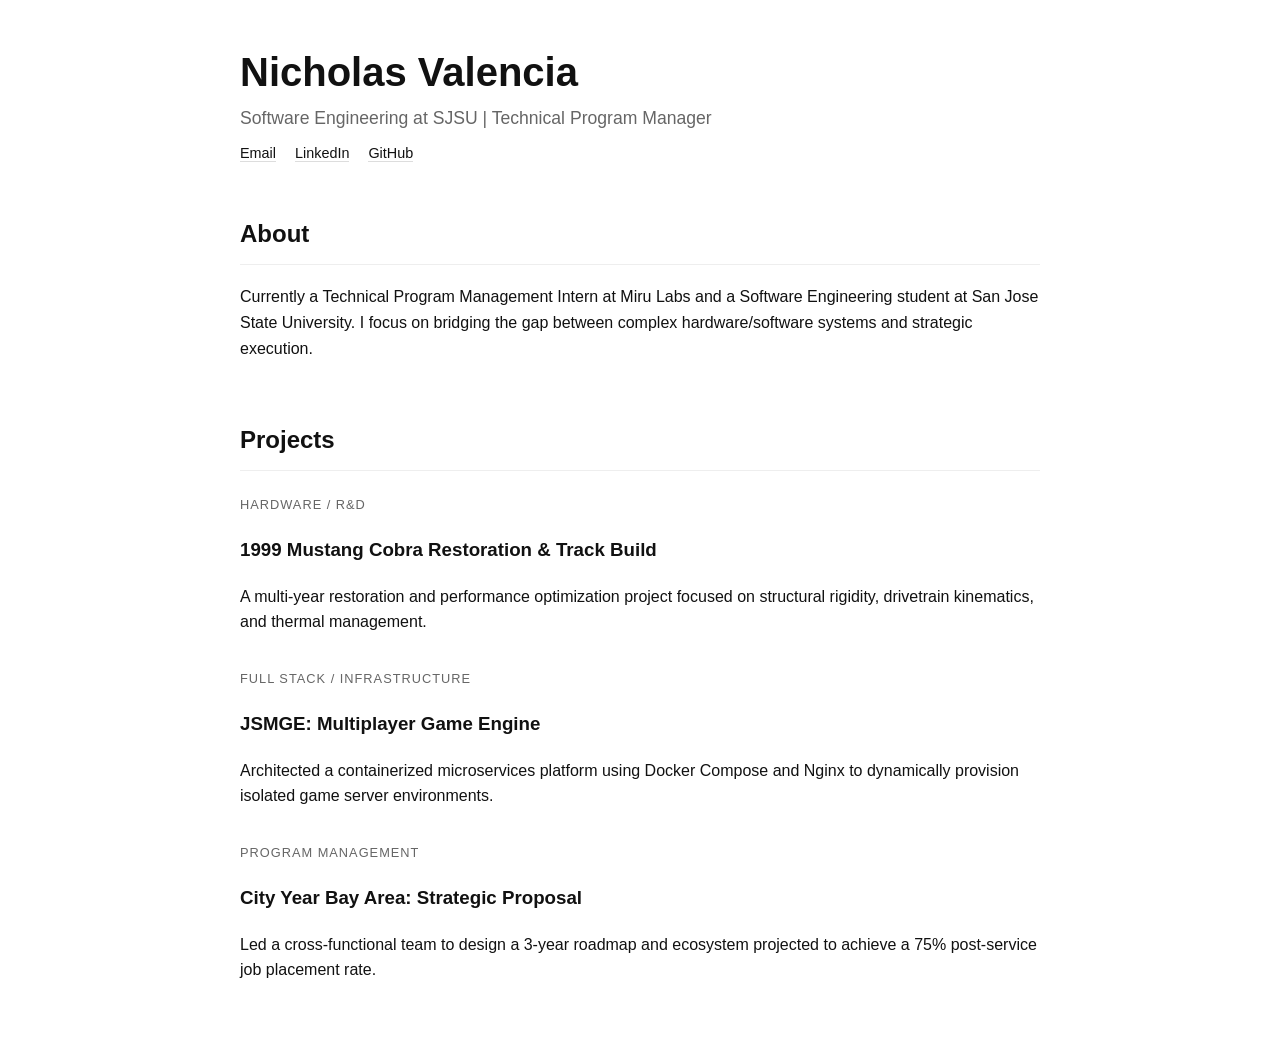
==== index.html @ 2c0dd55a "New images added as well as pages fleshed out" ====
<!DOCTYPE html>
<html lang="en">
<head>
    <meta charset="UTF-8">
    <meta name="viewport" content="width=device-width, initial-scale=1.0">
    <title>Nicholas Valencia | Technical Program Manager</title>
    <style>
        :root { --bg: #ffffff; --text: #111; --gray: #666; }
        body { font-family: -apple-system, BlinkMacSystemFont, "Segoe UI", Helvetica, Arial, sans-serif; line-height: 1.6; color: var(--text); max-width: 800px; margin: 40px auto; padding: 0 20px; }
        header { margin-bottom: 50px; }
        h1 { font-size: 2.5rem; margin-bottom: 0; }
        .sub { color: var(--gray); font-size: 1.1rem; }
        .contact { margin-top: 10px; font-size: 0.9rem; }
        .contact a { color: var(--text); margin-right: 15px; text-decoration: none; border-bottom: 1px solid #ddd; }
        section { margin-bottom: 60px; }
        h2 { font-size: 1.5rem; border-bottom: 1px solid #eee; padding-bottom: 10px; }
        .project-card { margin-bottom: 30px; }
        .project-card h3 a { color: var(--text); text-decoration: none; }
        .project-card h3 a:hover { text-decoration: underline; }
        .project-tag { font-size: 0.8rem; color: var(--gray); text-transform: uppercase; letter-spacing: 1px; }
        p { margin: 10px 0; }
    </style>
</head>
<body>
    <header>
        <h1>Nicholas Valencia</h1>
        <div class="sub">Software Engineering at SJSU | Technical Program Manager</div>
        <div class="contact">
            <a href="mailto:NickDValen@gmail.com">Email</a>
            <a href="https://linkedin.com/in/nickdvalen">LinkedIn</a>
            <a href="https://github.com/GreenXDShadow">GitHub</a>
        </div>
    </header>

    <section id="about">
        <h2>About</h2>
        <p>Currently a Technical Program Management Intern at Miru Labs and a Software Engineering student at San Jose State University. I focus on bridging the gap between complex hardware/software systems and strategic execution.</p>
    </section>

    <section id="projects">
        <h2>Projects</h2>
        
        <div class="project-card">
            <span class="project-tag">Hardware / R&D</span>
            <h3><a href="cobra.html">1999 Mustang Cobra Restoration & Track Build</a></h3>
            <p>A multi-year restoration and performance optimization project focused on structural rigidity, drivetrain kinematics, and thermal management.</p>
        </div>

        <div class="project-card">
            <span class="project-tag">Full Stack / Infrastructure</span>
            <h3><a href="https://github.com/venajustin/jsmge">JSMGE: Multiplayer Game Engine</a></h3>
            <p>Architected a containerized microservices platform using Docker Compose and Nginx to dynamically provision isolated game server environments.</p>
        </div>

        <div class="project-card">
            <span class="project-tag">Program Management</span>
            <h3><a href="#">City Year Bay Area: Strategic Proposal</a></h3>
            <p>Led a cross-functional team to design a 3-year roadmap and ecosystem projected to achieve a 75% post-service job placement rate.</p>
        </div>
    </section>
</body>
</html>
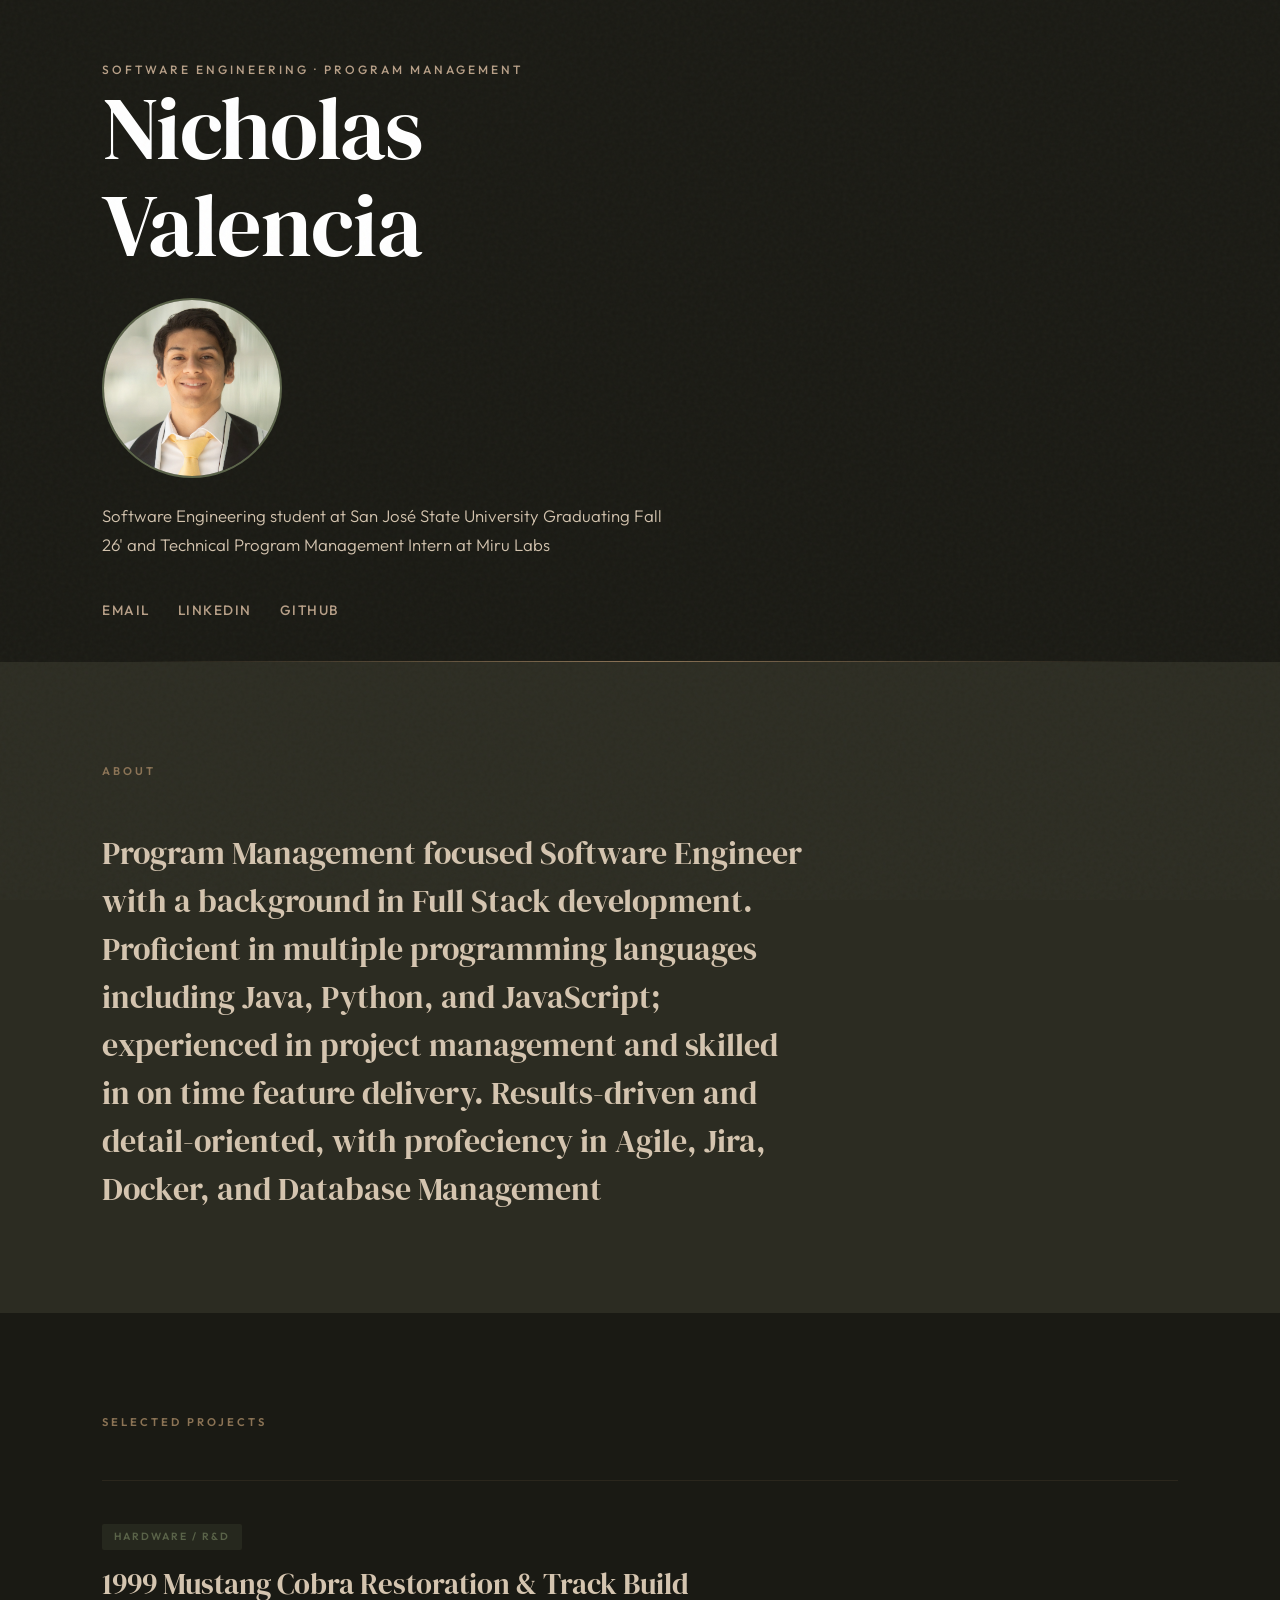
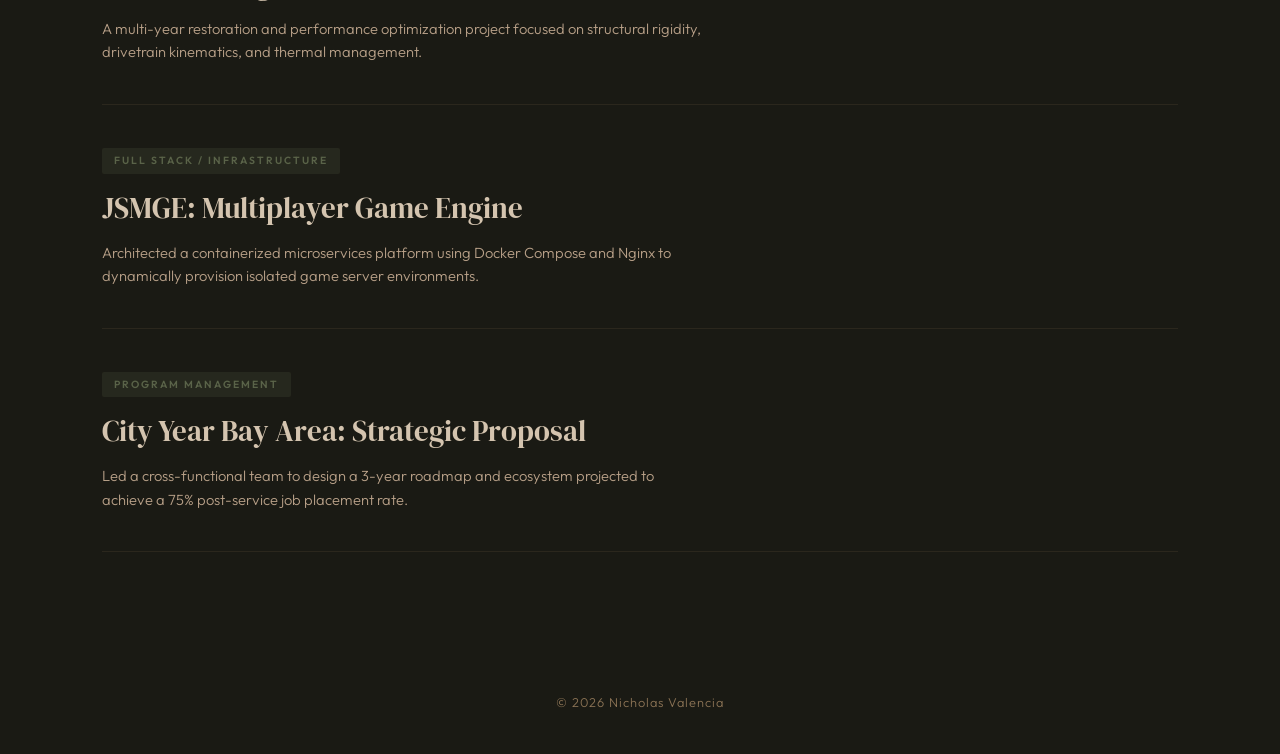
==== commit b387691e: "Added pages and images" ====
--- a/index.html
+++ b/index.html
@@ -4,59 +4,67 @@
     <meta charset="UTF-8">
     <meta name="viewport" content="width=device-width, initial-scale=1.0">
     <title>Nicholas Valencia | Technical Program Manager</title>
-    <style>
-        :root { --bg: #ffffff; --text: #111; --gray: #666; }
-        body { font-family: -apple-system, BlinkMacSystemFont, "Segoe UI", Helvetica, Arial, sans-serif; line-height: 1.6; color: var(--text); max-width: 800px; margin: 40px auto; padding: 0 20px; }
-        header { margin-bottom: 50px; }
-        h1 { font-size: 2.5rem; margin-bottom: 0; }
-        .sub { color: var(--gray); font-size: 1.1rem; }
-        .contact { margin-top: 10px; font-size: 0.9rem; }
-        .contact a { color: var(--text); margin-right: 15px; text-decoration: none; border-bottom: 1px solid #ddd; }
-        section { margin-bottom: 60px; }
-        h2 { font-size: 1.5rem; border-bottom: 1px solid #eee; padding-bottom: 10px; }
-        .project-card { margin-bottom: 30px; }
-        .project-card h3 a { color: var(--text); text-decoration: none; }
-        .project-card h3 a:hover { text-decoration: underline; }
-        .project-tag { font-size: 0.8rem; color: var(--gray); text-transform: uppercase; letter-spacing: 1px; }
-        p { margin: 10px 0; }
-    </style>
+    <link rel="preconnect" href="https://fonts.googleapis.com">
+    <link rel="preconnect" href="https://fonts.gstatic.com" crossorigin>
+    <link href="https://fonts.googleapis.com/css2?family=DM+Serif+Display&family=Outfit:wght@300;400;500;600&display=swap" rel="stylesheet">
+    <link rel="stylesheet" href="css/style.css">
 </head>
 <body>
-    <header>
-        <h1>Nicholas Valencia</h1>
-        <div class="sub">Software Engineering at SJSU | Technical Program Manager</div>
-        <div class="contact">
+
+    <section class="hero">
+        <div class="hero-label">Software Engineering · Program Management</div>
+        <h1>Nicholas<br>Valencia</h1>
+        <div class="profile-container">
+            <img src="\images\Nick Valencia Headshot.JPG" alt="Nicholas Valencia" class="headshot">
+        </div>
+        <p class="hero-desc">Software Engineering student at San José State University Graduating Fall 26' and Technical Program Management Intern at Miru Labs</p>
+        <div class="contact-links">
             <a href="mailto:NickDValen@gmail.com">Email</a>
-            <a href="https://linkedin.com/in/nickdvalen">LinkedIn</a>
-            <a href="https://github.com/GreenXDShadow">GitHub</a>
+            <a href="https://linkedin.com/in/nickdvalen" target="_blank">LinkedIn</a>
+            <a href="https://github.com/GreenXDShadow" target="_blank">GitHub</a>
         </div>
-    </header>
-
-    <section id="about">
-        <h2>About</h2>
-        <p>Currently a Technical Program Management Intern at Miru Labs and a Software Engineering student at San Jose State University. I focus on bridging the gap between complex hardware/software systems and strategic execution.</p>
+    
     </section>
 
-    <section id="projects">
-        <h2>Projects</h2>
-        
-        <div class="project-card">
-            <span class="project-tag">Hardware / R&D</span>
-            <h3><a href="cobra.html">1999 Mustang Cobra Restoration & Track Build</a></h3>
-            <p>A multi-year restoration and performance optimization project focused on structural rigidity, drivetrain kinematics, and thermal management.</p>
-        </div>
+    <section class="section about-section">
+        <div class="section-label reveal">About</div>
+        <p class="about-text reveal">Program Management focused Software Engineer with a background in Full Stack development. Proficient in multiple programming languages including Java, Python, and JavaScript; experienced in project management and skilled in on time feature delivery. Results-driven and detail-oriented, with profeciency in Agile, Jira, Docker, and Database Management</p>
+    </section>
 
-        <div class="project-card">
-            <span class="project-tag">Full Stack / Infrastructure</span>
-            <h3><a href="https://github.com/venajustin/jsmge">JSMGE: Multiplayer Game Engine</a></h3>
-            <p>Architected a containerized microservices platform using Docker Compose and Nginx to dynamically provision isolated game server environments.</p>
-        </div>
-
-        <div class="project-card">
-            <span class="project-tag">Program Management</span>
-            <h3><a href="#">City Year Bay Area: Strategic Proposal</a></h3>
-            <p>Led a cross-functional team to design a 3-year roadmap and ecosystem projected to achieve a 75% post-service job placement rate.</p>
+    <section class="section">
+        <div class="section-label reveal">Selected Projects</div>
+        <div class="projects-grid">
+            <a href="cobra.html" class="project-item reveal">
+                <div>
+                    <div class="project-tag">Hardware / R&D</div>
+                    <div class="project-title">1999 Mustang Cobra Restoration & Track Build</div>
+                    <div class="project-desc">A multi-year restoration and performance optimization project focused on structural rigidity, drivetrain kinematics, and thermal management.</div>
+                </div>
+                <div class="project-arrow">→</div>
+            </a>
+            <a href="https://github.com/venajustin/jsmge" class="project-item reveal" target="_blank">
+                <div>
+                    <div class="project-tag">Full Stack / Infrastructure</div>
+                    <div class="project-title">JSMGE: Multiplayer Game Engine</div>
+                    <div class="project-desc">Architected a containerized microservices platform using Docker Compose and Nginx to dynamically provision isolated game server environments.</div>
+                </div>
+                <div class="project-arrow">→</div>
+            </a>
+            <a href="https://www.linkedin.com/feed/update/urn:li:activity:7404233388297281536/" class="project-item reveal">
+                <div>
+                    <div class="project-tag">Program Management</div>
+                    <div class="project-title">City Year Bay Area: Strategic Proposal</div>
+                    <div class="project-desc">Led a cross-functional team to design a 3-year roadmap and ecosystem projected to achieve a 75% post-service job placement rate.</div>
+                </div>
+                <div class="project-arrow">→</div>
+            </a>
         </div>
     </section>
+
+    <footer class="footer">
+        © 2026 Nicholas Valencia
+    </footer>
+
+    <script src="js/main.js"></script>
 </body>
 </html>
--- a/css/style.css
+++ b/css/style.css
@@ -0,0 +1,500 @@
+/* ==========================================
+   SHARED STYLES
+   ========================================== */
+
+*, *::before, *::after { margin: 0; padding: 0; box-sizing: border-box; }
+
+:root {
+    --earth-dark: #1a1a14;
+    --earth-deep: #2c2c22;
+    --earth-olive: #3d3f2e;
+    --earth-sage: #5a6349;
+    --earth-warm: #8b7355;
+    --earth-sand: #b8a088;
+    --earth-light: #d4c4af;
+    --white: #f5f0eb;
+    --white-pure: #ffffff;
+    --accent: #a68b6b;
+}
+
+html { scroll-behavior: smooth; }
+
+body {
+    font-family: 'Outfit', sans-serif;
+    font-weight: 300;
+    background: var(--earth-dark);
+    color: var(--white);
+    line-height: 1.7;
+    overflow-x: hidden;
+}
+
+/* Grain overlay */
+body::before {
+    content: '';
+    position: fixed;
+    top: 0; left: 0; right: 0; bottom: 0;
+    background-image: url("data:image/svg+xml,%3Csvg viewBox='0 0 256 256' xmlns='http://www.w3.org/2000/svg'%3E%3Cfilter id='noise'%3E%3CfeTurbulence type='fractalNoise' baseFrequency='0.9' numOctaves='4' stitchTiles='stitch'/%3E%3C/filter%3E%3Crect width='100%25' height='100%25' filter='url(%23noise)' opacity='0.03'/%3E%3C/svg%3E");
+    pointer-events: none;
+    z-index: 999;
+}
+
+/* Scroll animations */
+.reveal {
+    opacity: 0;
+    transform: translateY(30px);
+    transition: opacity 0.7s ease, transform 0.7s ease;
+}
+
+.reveal.visible {
+    opacity: 1;
+    transform: translateY(0);
+}
+
+@keyframes fadeUp {
+    to { opacity: 1; transform: translateY(0); }
+}
+
+/* Footer */
+.footer {
+    padding: 40px clamp(30px, 8vw, 120px);
+    text-align: center;
+    font-size: 0.8rem;
+    color: var(--earth-warm);
+    letter-spacing: 1px;
+}
+
+
+
+/* ==========================================
+   INDEX PAGE — HERO
+   ========================================== */
+
+.hero {
+    min-height: 100vh;
+    display: flex;
+    flex-direction: column;
+    justify-content: center;
+    padding: 60px clamp(30px, 8vw, 120px) 40px;
+    min-height: auto;
+    position: relative;
+}
+
+.hero::after {
+    content: '';
+    position: absolute;
+    bottom: 0;
+    left: 10%;
+    right: 10%;
+    height: 1px;
+    background: linear-gradient(90deg, transparent, var(--earth-warm), transparent);
+}
+
+.hero-label {
+    font-size: 0.75rem;
+    font-weight: 500;
+    letter-spacing: 3px;
+    text-transform: uppercase;
+    color: var(--earth-sand);
+    /* margin-bottom: 24px; */
+    opacity: 0;
+    transform: translateY(20px);
+    animation: fadeUp 0.8s ease forwards 0.2s;
+}
+
+.hero h1 {
+    font-family: 'DM Serif Display', serif;
+    font-size: clamp(3rem, 7vw, 5.5rem);
+    font-weight: 400;
+    line-height: 1.1;
+    letter-spacing: -1px;
+    color: var(--white-pure);
+    margin-bottom: 24px;
+    opacity: 0;
+    transform: translateY(30px);
+    animation: fadeUp 0.8s ease forwards 0.4s;
+}
+
+.hero-desc {
+    max-width: 560px;
+    font-size: 1.05rem;
+    color: var(--earth-light);
+    margin-bottom: 40px;
+    opacity: 0;
+    transform: translateY(20px);
+    animation: fadeUp 0.8s ease forwards 0.6s;
+}
+
+.contact-links {
+    display: flex;
+    gap: 28px;
+    opacity: 0;
+    transform: translateY(20px);
+    animation: fadeUp 0.8s ease forwards 0.8s;
+}
+
+.contact-links a {
+    color: var(--earth-sand);
+    text-decoration: none;
+    font-size: 0.85rem;
+    font-weight: 500;
+    letter-spacing: 1.5px;
+    text-transform: uppercase;
+    position: relative;
+    transition: color 0.3s ease;
+}
+
+.contact-links a::after {
+    content: '';
+    position: absolute;
+    bottom: -4px;
+    left: 0;
+    width: 0;
+    height: 1px;
+    background: var(--accent);
+    transition: width 0.3s ease;
+}
+
+.contact-links a:hover { color: var(--white-pure); }
+.contact-links a:hover::after { width: 100%; }
+
+.headshot {
+    width: 100%;
+    height: 100%;
+    object-fit: cover;
+    display: block;
+    
+    /* 1. Set the 'anchor' point to the right side where your face is */
+    transform-origin: 58% 40%; 
+    
+    /* 2. Zoom in from that anchor point */
+    /* Increase this number (e.g., 2.5) to zoom in closer to your face */
+    transform: scale(2.2); 
+}
+
+.profile-container {
+    width: 180px;
+    height: 180px;
+    border-radius: 50%;
+    overflow: hidden; /* Essential: This clips the 'zoomed' image into a circle */
+    border: 2px solid var(--earth-sage);
+    margin-bottom: 24px;
+    background: var(--earth-deep);
+}
+
+
+/* ==========================================
+   INDEX PAGE — SECTIONS
+   ========================================== */
+
+.section {
+    padding: 100px clamp(30px, 8vw, 120px);
+    position: relative;
+}
+
+.section-label {
+    font-size: 0.7rem;
+    font-weight: 600;
+    letter-spacing: 3px;
+    text-transform: uppercase;
+    color: var(--earth-warm);
+    margin-bottom: 48px;
+}
+
+.about-section {
+    background: var(--earth-deep);
+}
+
+.about-text {
+    font-family: 'DM Serif Display', serif;
+    font-size: clamp(1.4rem, 3vw, 2rem);
+    line-height: 1.5;
+    color: var(--earth-light);
+    max-width: 700px;
+}
+
+
+/* ==========================================
+   INDEX PAGE — PROJECTS
+   ========================================== */
+
+.projects-grid {
+    display: flex;
+    flex-direction: column;
+    gap: 0;
+}
+
+.project-item {
+    display: grid;
+    grid-template-columns: 1fr auto;
+    align-items: center;
+    padding: 40px 0;
+    border-bottom: 1px solid rgba(138, 115, 85, 0.15);
+    text-decoration: none;
+    color: inherit;
+    transition: all 0.4s ease;
+    cursor: pointer;
+    position: relative;
+}
+
+.project-item:first-child {
+    border-top: 1px solid rgba(138, 115, 85, 0.15);
+}
+
+.project-item:hover {
+    padding-left: 20px;
+}
+
+.project-item:hover .project-title {
+    color: var(--white-pure);
+}
+
+.project-item:hover .project-arrow {
+    transform: translateX(6px);
+    opacity: 1;
+}
+
+.project-tag {
+    display: inline-block;
+    font-size: 0.65rem;
+    font-weight: 600;
+    letter-spacing: 2px;
+    text-transform: uppercase;
+    color: var(--earth-sage);
+    background: rgba(90, 99, 73, 0.2);
+    padding: 4px 12px;
+    border-radius: 2px;
+    margin-bottom: 10px;
+}
+
+.project-title {
+    font-family: 'DM Serif Display', serif;
+    font-size: clamp(1.3rem, 2.5vw, 1.8rem);
+    color: var(--earth-light);
+    transition: color 0.3s ease;
+    margin-bottom: 8px;
+}
+
+.project-desc {
+    font-size: 0.92rem;
+    color: var(--earth-sand);
+    max-width: 600px;
+    line-height: 1.6;
+}
+
+.project-arrow {
+    font-size: 1.5rem;
+    color: var(--earth-warm);
+    opacity: 0;
+    transform: translateX(0);
+    transition: all 0.3s ease;
+}
+
+
+/* ==========================================
+   COBRA PAGE — BACK NAV
+   ========================================== */
+
+.back-nav {
+    position: fixed;
+    top: 0;
+    left: 0;
+    right: 0;
+    padding: 20px clamp(30px, 8vw, 120px);
+    z-index: 100;
+    background: linear-gradient(to bottom, var(--earth-dark), transparent);
+}
+
+.back-nav a {
+    color: var(--earth-sand);
+    text-decoration: none;
+    font-size: 0.8rem;
+    font-weight: 500;
+    letter-spacing: 1.5px;
+    text-transform: uppercase;
+    transition: color 0.3s ease;
+}
+
+.back-nav a:hover { color: var(--white-pure); }
+
+
+/* ==========================================
+   COBRA PAGE — HERO
+   ========================================== */
+
+.project-hero {
+    min-height: 60vh;
+    display: flex;
+    flex-direction: column;
+    justify-content: flex-end;
+    padding: 0 clamp(30px, 8vw, 120px) 60px;
+    position: relative;
+}
+
+.project-hero::after {
+    content: '';
+    position: absolute;
+    bottom: 0;
+    left: 10%;
+    right: 10%;
+    height: 1px;
+    background: linear-gradient(90deg, transparent, var(--earth-warm), transparent);
+}
+
+.project-hero .tag {
+    font-size: 0.65rem;
+    font-weight: 600;
+    letter-spacing: 2px;
+    text-transform: uppercase;
+    color: var(--earth-sage);
+    background: rgba(90, 99, 73, 0.2);
+    padding: 4px 12px;
+    border-radius: 2px;
+    display: inline-block;
+    margin-bottom: 16px;
+    opacity: 0;
+    transform: translateY(20px);
+    animation: fadeUp 0.8s ease forwards 0.2s;
+}
+
+.project-hero h1 {
+    font-family: 'DM Serif Display', serif;
+    font-size: clamp(2.2rem, 5vw, 3.8rem);
+    font-weight: 400;
+    line-height: 1.15;
+    color: var(--white-pure);
+    max-width: 700px;
+    margin-bottom: 20px;
+    opacity: 0;
+    transform: translateY(30px);
+    animation: fadeUp 0.8s ease forwards 0.4s;
+}
+
+.project-hero .intro {
+    font-size: 1.05rem;
+    color: var(--earth-light);
+    max-width: 620px;
+    opacity: 0;
+    transform: translateY(20px);
+    animation: fadeUp 0.8s ease forwards 0.6s;
+}
+
+
+/* ==========================================
+   COBRA PAGE — CONTENT
+   ========================================== */
+
+.content {
+    max-width: 720px;
+    margin: 0 auto;
+    padding: 80px clamp(24px, 6vw, 40px);
+}
+
+.content-block {
+    margin-bottom: 72px;
+}
+
+.content-block h3 {
+    font-family: 'DM Serif Display', serif;
+    font-size: 1.5rem;
+    font-weight: 400;
+    color: var(--white-pure);
+    margin-bottom: 20px;
+    padding-left: 20px;
+    border-left: 3px solid var(--earth-warm);
+}
+
+.content-block p {
+    color: var(--earth-light);
+    font-size: 0.95rem;
+    margin-bottom: 16px;
+}
+
+.content-block strong {
+    color: var(--white);
+    font-weight: 500;
+}
+
+.content-block ul {
+    list-style: none;
+    padding: 0;
+    margin: 16px 0;
+}
+
+.content-block ul li {
+    color: var(--earth-light);
+    font-size: 0.95rem;
+    padding: 10px 0 10px 20px;
+    position: relative;
+    border-bottom: 1px solid rgba(138, 115, 85, 0.1);
+}
+
+.content-block ul li::before {
+    content: '';
+    position: absolute;
+    left: 0;
+    top: 50%;
+    transform: translateY(-50%);
+    width: 6px;
+    height: 6px;
+    border-radius: 50%;
+    background: var(--earth-warm);
+}
+
+.image-block {
+    margin: 32px 0;
+    border-radius: 6px;
+    overflow: hidden;
+    position: relative;
+}
+
+.image-block img {
+    width: 100%;
+    display: block;
+    border-radius: 6px;
+    background: var(--earth-deep);
+    min-height: 200px;
+}
+
+.image-caption {
+    font-size: 0.8rem;
+    color: var(--earth-warm);
+    text-align: center;
+    margin-top: 12px;
+    letter-spacing: 0.5px;
+}
+
+.status-block {
+    background: var(--earth-deep);
+    border-radius: 6px;
+    padding: 32px;
+    border-left: 3px solid var(--earth-sage);
+    margin-top: 60px;
+}
+
+.status-block h3 {
+    border: none;
+    padding-left: 0;
+    margin-bottom: 16px;
+    color: var(--earth-sand);
+}
+
+.status-block p {
+    color: var(--earth-light);
+    font-size: 0.95rem;
+}
+
+
+/* ==========================================
+   RESPONSIVE
+   ========================================== */
+
+@media (max-width: 600px) {
+    .hero { min-height: 90vh; padding: 40px 24px; }
+    .section { padding: 60px 24px; }
+    .contact-links { flex-wrap: wrap; gap: 16px; }
+    .project-item { grid-template-columns: 1fr; gap: 8px; }
+    .project-arrow { display: none; }
+    .project-hero { min-height: 50vh; padding: 0 24px 40px; }
+    .content { padding: 40px 24px; }
+    .back-nav { padding: 16px 24px; }
+}
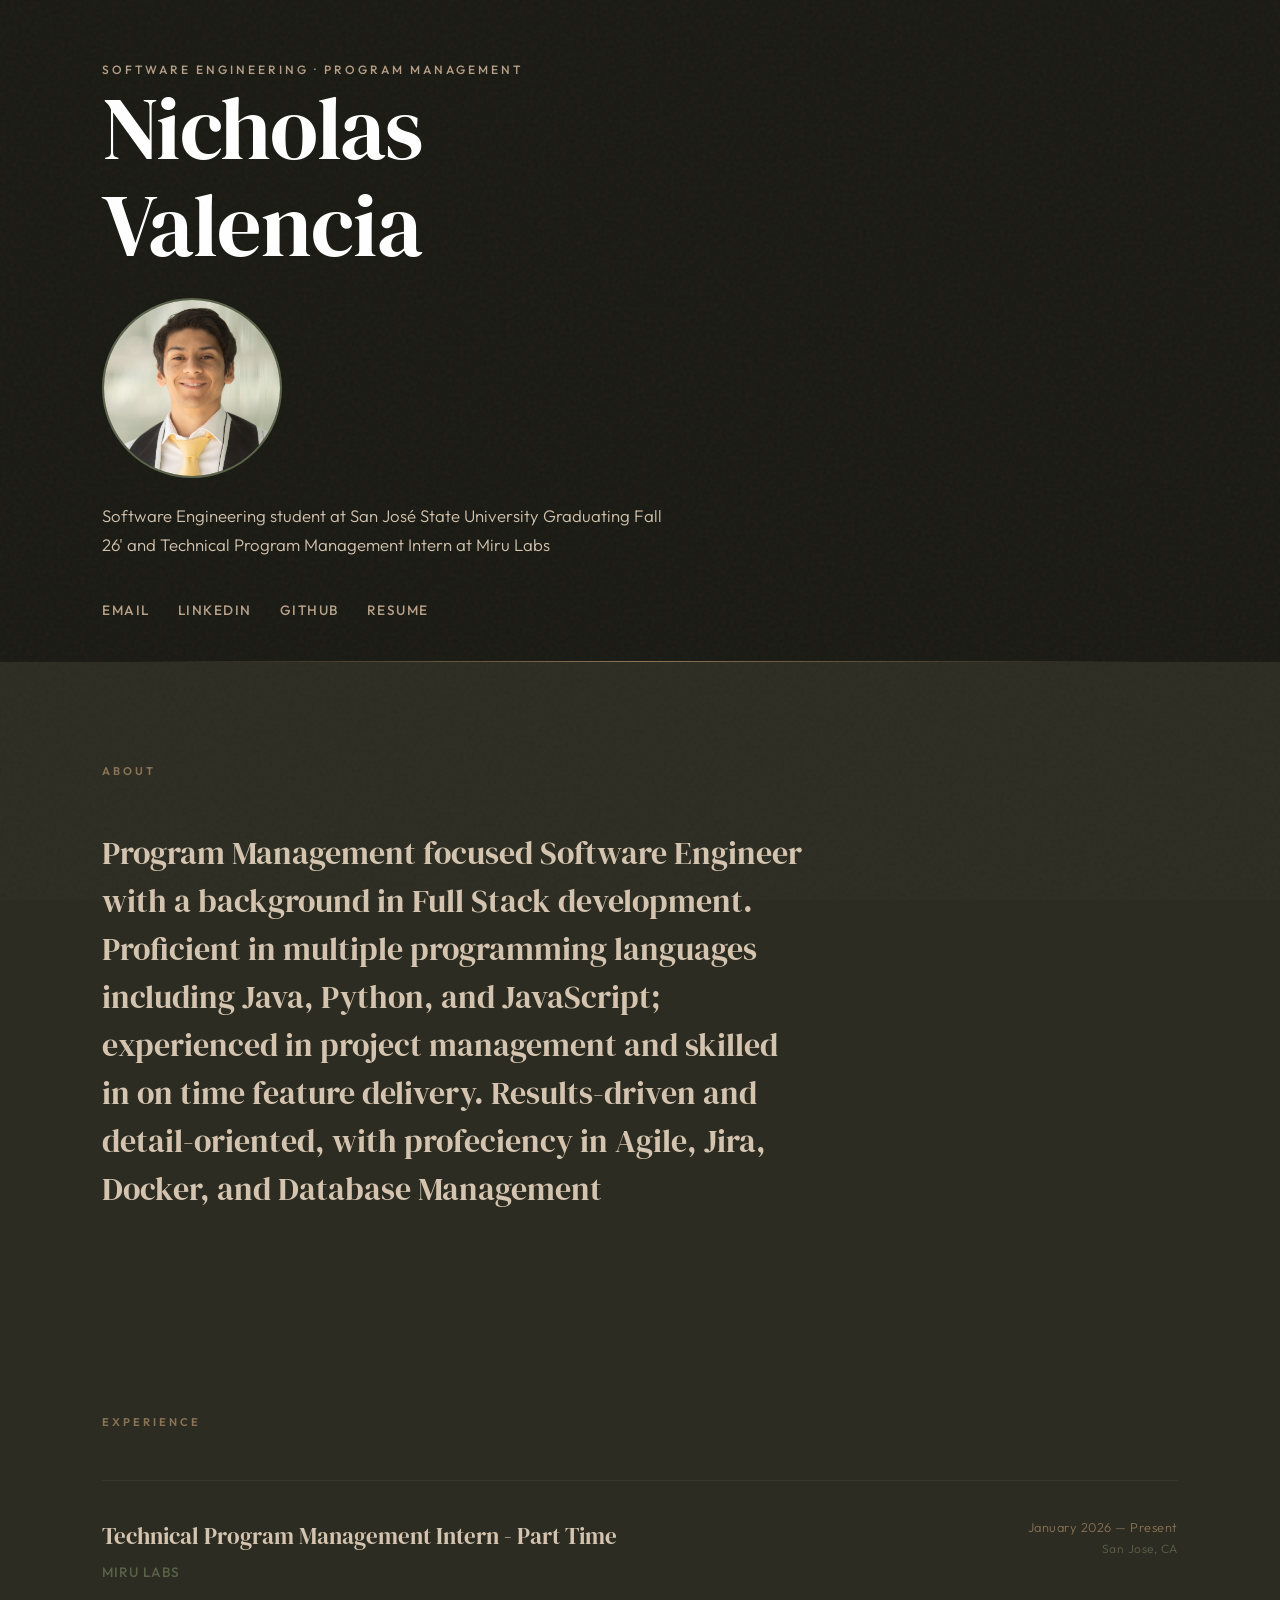
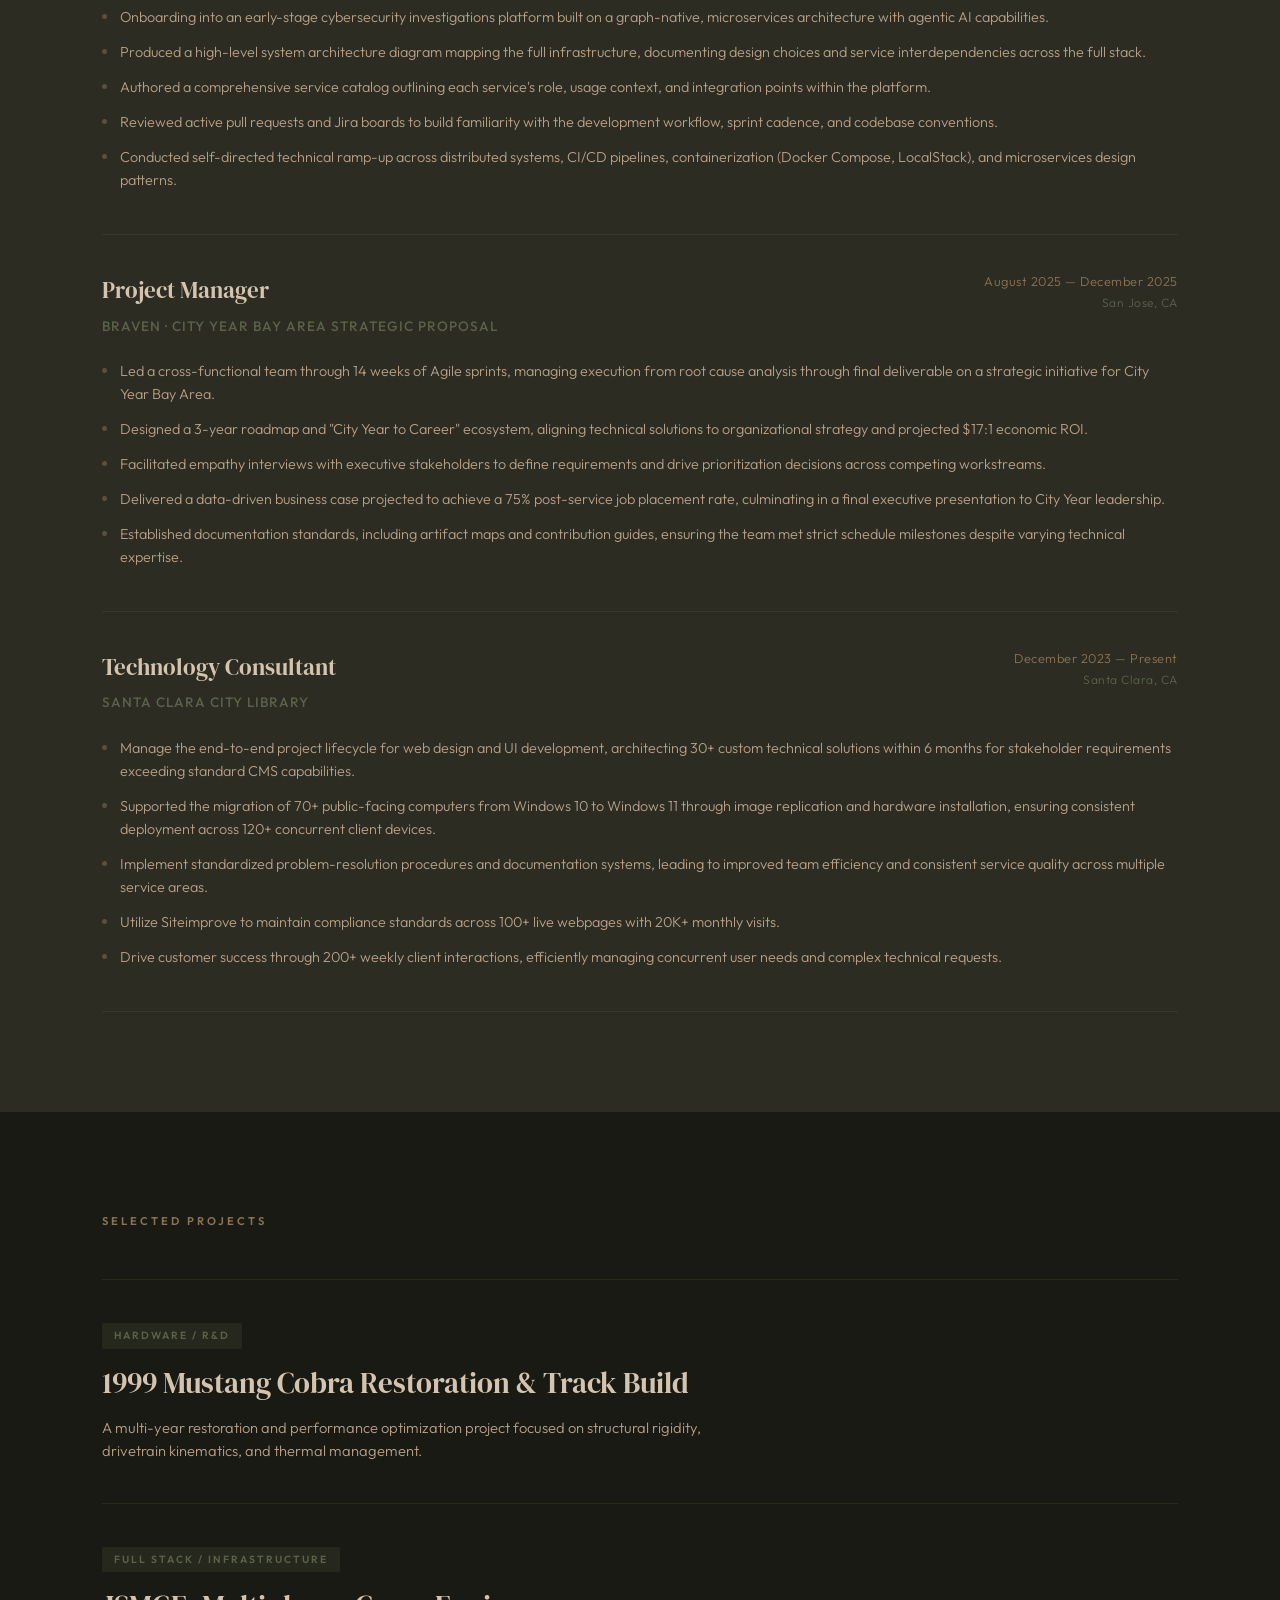
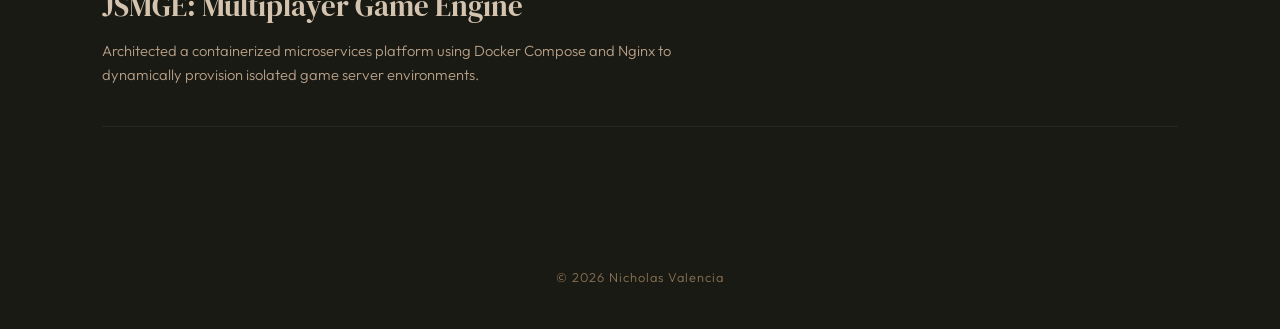
==== commit 07191ccc: "Update site styles, update index, and add resume" ====
--- a/index.html
+++ b/index.html
@@ -22,13 +22,81 @@
             <a href="mailto:NickDValen@gmail.com">Email</a>
             <a href="https://linkedin.com/in/nickdvalen" target="_blank">LinkedIn</a>
             <a href="https://github.com/GreenXDShadow" target="_blank">GitHub</a>
+            <a href="Nicholas Valencia - Resume.pdf" target="_blank">Resume</a>
         </div>
-    
     </section>
 
     <section class="section about-section">
         <div class="section-label reveal">About</div>
         <p class="about-text reveal">Program Management focused Software Engineer with a background in Full Stack development. Proficient in multiple programming languages including Java, Python, and JavaScript; experienced in project management and skilled in on time feature delivery. Results-driven and detail-oriented, with profeciency in Agile, Jira, Docker, and Database Management</p>
+    </section>
+
+    <section class="section experience-section">
+        <div class="section-label reveal">Experience</div>
+        <div class="experience-grid">
+
+            <div class="experience-item reveal">
+                <div class="experience-header">
+                    <div>
+                        <div class="experience-role">Technical Program Management Intern - Part Time</div>
+                        <div class="experience-company">Miru Labs</div>
+                    </div>
+                    <div class="experience-meta">
+                        <span class="experience-date">January 2026 — Present</span>
+                        <span class="experience-location">San Jose, CA</span>
+                    </div>
+                </div>
+                <ul class="experience-details">
+                    <li>Onboarding into an early-stage cybersecurity investigations platform built on a graph-native, microservices architecture with agentic AI capabilities.</li>
+                    <li>Produced a high-level system architecture diagram mapping the full infrastructure, documenting design choices and service interdependencies across the full stack.</li>
+                    <li>Authored a comprehensive service catalog outlining each service's role, usage context, and integration points within the platform.</li>
+                    <li>Reviewed active pull requests and Jira boards to build familiarity with the development workflow, sprint cadence, and codebase conventions.</li>
+                    <li>Conducted self-directed technical ramp-up across distributed systems, CI/CD pipelines, containerization (Docker Compose, LocalStack), and microservices design patterns.</li>
+                </ul>
+            </div>
+
+            <a href="https://www.linkedin.com/feed/update/urn:li:activity:7404233388297281536/" class="experience-item experience-link reveal" target="_blank">
+                <div class="experience-header">
+                    <div>
+                        <div class="experience-role">Project Manager</div>
+                        <div class="experience-company">Braven · City Year Bay Area Strategic Proposal</div>
+                    </div>
+                    <div class="experience-meta">
+                        <span class="experience-date">August 2025 — December 2025</span>
+                        <span class="experience-location">San Jose, CA</span>
+                    </div>
+                </div>
+                <ul class="experience-details">
+                    <li>Led a cross-functional team through 14 weeks of Agile sprints, managing execution from root cause analysis through final deliverable on a strategic initiative for City Year Bay Area.</li>
+                    <li>Designed a 3-year roadmap and "City Year to Career" ecosystem, aligning technical solutions to organizational strategy and projected $17:1 economic ROI.</li>
+                    <li>Facilitated empathy interviews with executive stakeholders to define requirements and drive prioritization decisions across competing workstreams.</li>
+                    <li>Delivered a data-driven business case projected to achieve a 75% post-service job placement rate, culminating in a final executive presentation to City Year leadership.</li>
+                    <li>Established documentation standards, including artifact maps and contribution guides, ensuring the team met strict schedule milestones despite varying technical expertise.</li>
+                </ul>
+                <div class="experience-arrow">→</div>
+            </a>
+
+            <div class="experience-item reveal">
+                <div class="experience-header">
+                    <div>
+                        <div class="experience-role">Technology Consultant</div>
+                        <div class="experience-company">Santa Clara City Library</div>
+                    </div>
+                    <div class="experience-meta">
+                        <span class="experience-date">December 2023 — Present</span>
+                        <span class="experience-location">Santa Clara, CA</span>
+                    </div>
+                </div>
+                <ul class="experience-details">
+                    <li>Manage the end-to-end project lifecycle for web design and UI development, architecting 30+ custom technical solutions within 6 months for stakeholder requirements exceeding standard CMS capabilities.</li>
+                    <li>Supported the migration of 70+ public-facing computers from Windows 10 to Windows 11 through image replication and hardware installation, ensuring consistent deployment across 120+ concurrent client devices.</li>
+                    <li>Implement standardized problem-resolution procedures and documentation systems, leading to improved team efficiency and consistent service quality across multiple service areas.</li>
+                    <li>Utilize Siteimprove to maintain compliance standards across 100+ live webpages with 20K+ monthly visits.</li>
+                    <li>Drive customer success through 200+ weekly client interactions, efficiently managing concurrent user needs and complex technical requests.</li>
+                </ul>
+            </div>
+
+        </div>
     </section>
 
     <section class="section">
@@ -50,14 +118,6 @@
                 </div>
                 <div class="project-arrow">→</div>
             </a>
-            <a href="https://www.linkedin.com/feed/update/urn:li:activity:7404233388297281536/" class="project-item reveal">
-                <div>
-                    <div class="project-tag">Program Management</div>
-                    <div class="project-title">City Year Bay Area: Strategic Proposal</div>
-                    <div class="project-desc">Led a cross-functional team to design a 3-year roadmap and ecosystem projected to achieve a 75% post-service job placement rate.</div>
-                </div>
-                <div class="project-arrow">→</div>
-            </a>
         </div>
     </section>
 
--- a/css/style.css
+++ b/css/style.css
@@ -214,6 +214,144 @@
 
 
 /* ==========================================
+   INDEX PAGE — EXPERIENCE
+   ========================================== */
+
+.experience-section {
+    background: var(--earth-deep);
+}
+
+.experience-grid {
+    display: flex;
+    flex-direction: column;
+    gap: 0;
+}
+
+.experience-item {
+    padding: 36px 0;
+    border-bottom: 1px solid rgba(138, 115, 85, 0.15);
+    position: relative;
+    text-decoration: none;
+    color: inherit;
+}
+
+.experience-item:first-child {
+    border-top: 1px solid rgba(138, 115, 85, 0.15);
+}
+
+.experience-link {
+    display: block;
+    cursor: pointer;
+    transition: all 0.4s ease;
+}
+
+.experience-link:hover {
+    padding-left: 20px;
+}
+
+.experience-link:hover .experience-role {
+    color: var(--white-pure);
+}
+
+.experience-link:hover .experience-arrow {
+    transform: translateX(6px);
+    opacity: 1;
+}
+
+.experience-header {
+    display: flex;
+    justify-content: space-between;
+    align-items: flex-start;
+    margin-bottom: 16px;
+    gap: 20px;
+}
+
+.experience-role {
+    font-family: 'DM Serif Display', serif;
+    font-size: clamp(1.15rem, 2vw, 1.45rem);
+    color: var(--earth-light);
+    transition: color 0.3s ease;
+    margin-bottom: 4px;
+}
+
+.experience-company {
+    font-size: 0.85rem;
+    font-weight: 500;
+    letter-spacing: 1px;
+    text-transform: uppercase;
+    color: var(--earth-sage);
+}
+
+.experience-meta {
+    display: flex;
+    flex-direction: column;
+    align-items: flex-end;
+    flex-shrink: 0;
+}
+
+.experience-date {
+    font-size: 0.8rem;
+    color: var(--earth-warm);
+    letter-spacing: 0.5px;
+    white-space: nowrap;
+}
+
+.experience-location {
+    font-size: 0.75rem;
+    color: var(--earth-sage);
+    letter-spacing: 0.5px;
+}
+
+.experience-details {
+    list-style: none;
+    padding: 0;
+    margin: 0;
+}
+
+.experience-details li {
+    color: var(--earth-sand);
+    font-size: 0.9rem;
+    line-height: 1.6;
+    padding: 6px 0 6px 18px;
+    position: relative;
+}
+
+.experience-details li::before {
+    content: '';
+    position: absolute;
+    left: 0;
+    top: 14px;
+    width: 5px;
+    height: 5px;
+    border-radius: 50%;
+    background: var(--earth-warm);
+    opacity: 0.5;
+}
+
+.experience-arrow {
+    position: absolute;
+    right: 0;
+    top: 50%;
+    transform: translateY(-50%);
+    font-size: 1.5rem;
+    color: var(--earth-warm);
+    opacity: 0;
+    transition: all 0.3s ease;
+}
+
+@media (max-width: 600px) {
+    .experience-header {
+        flex-direction: column;
+        gap: 4px;
+    }
+
+    .experience-meta {
+        align-items: flex-start;
+    }
+}
+
+
+/* ==========================================
    INDEX PAGE — PROJECTS
    ========================================== */
 
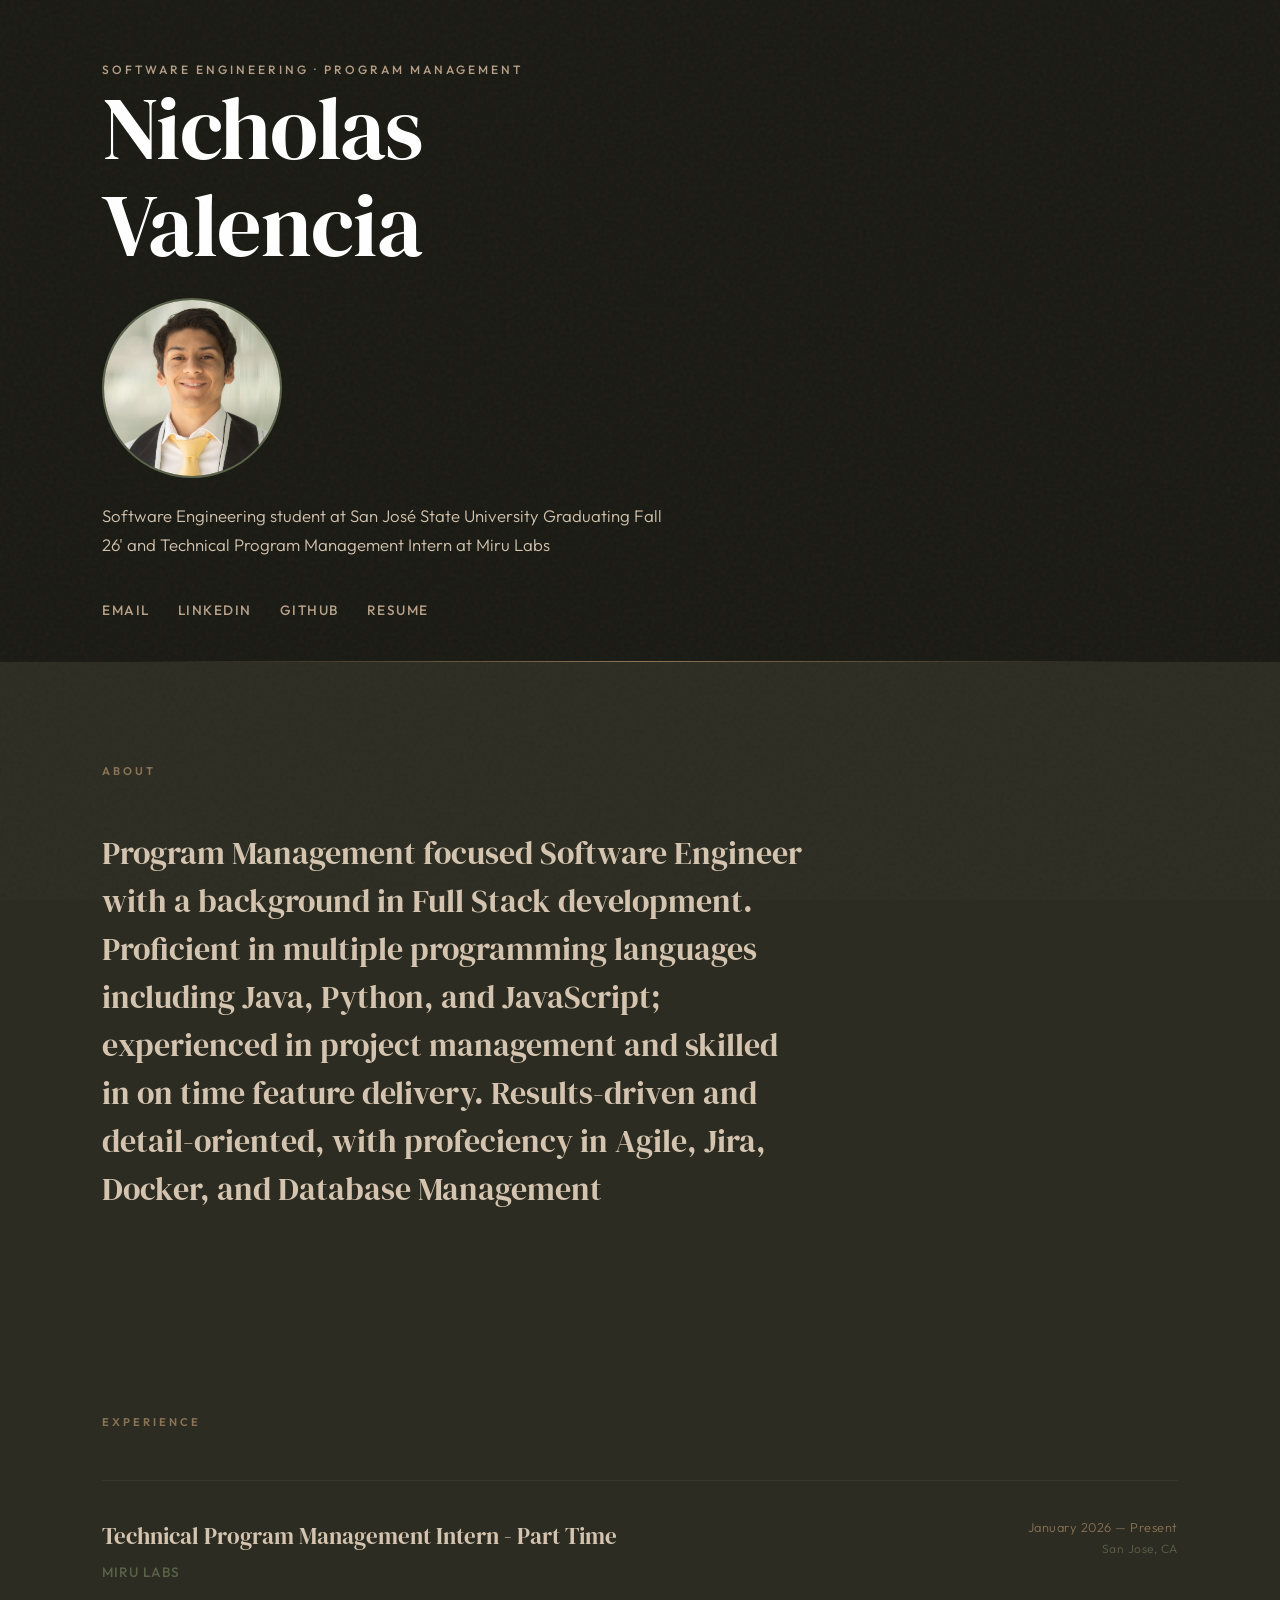
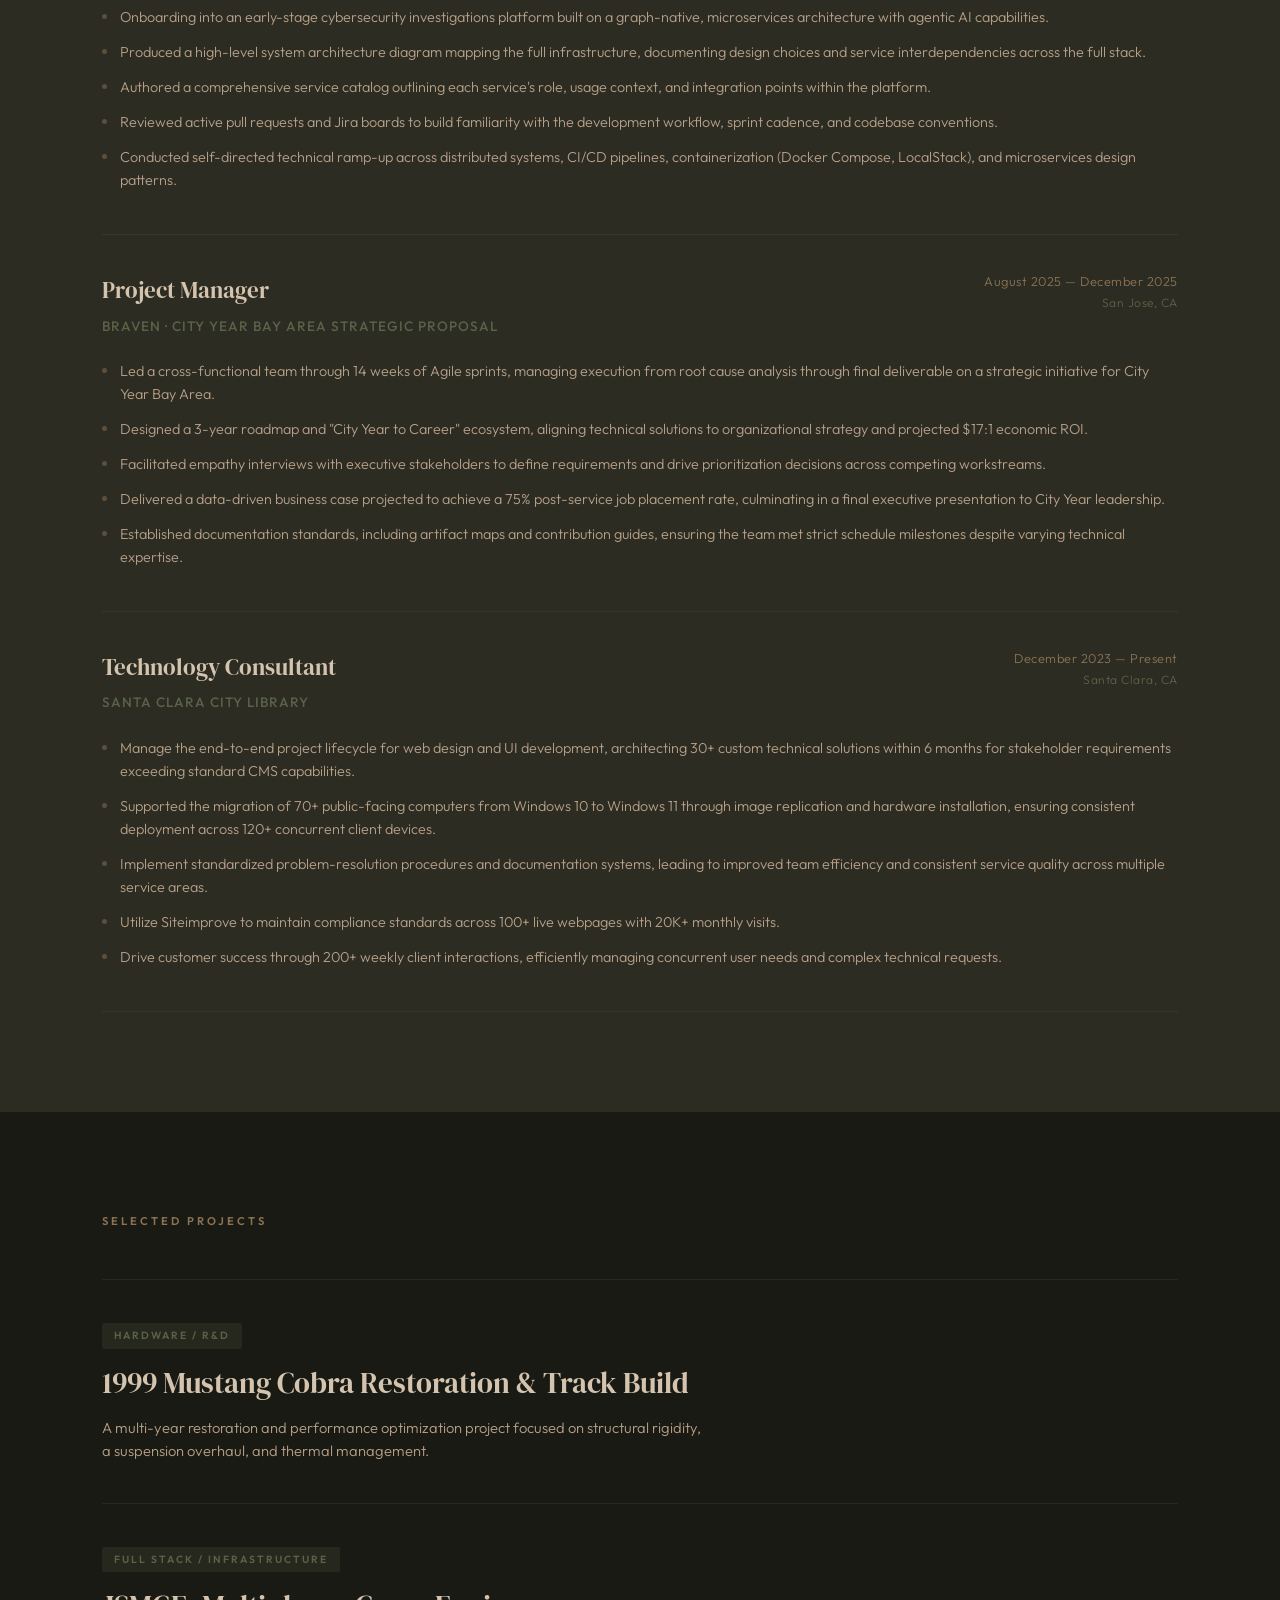
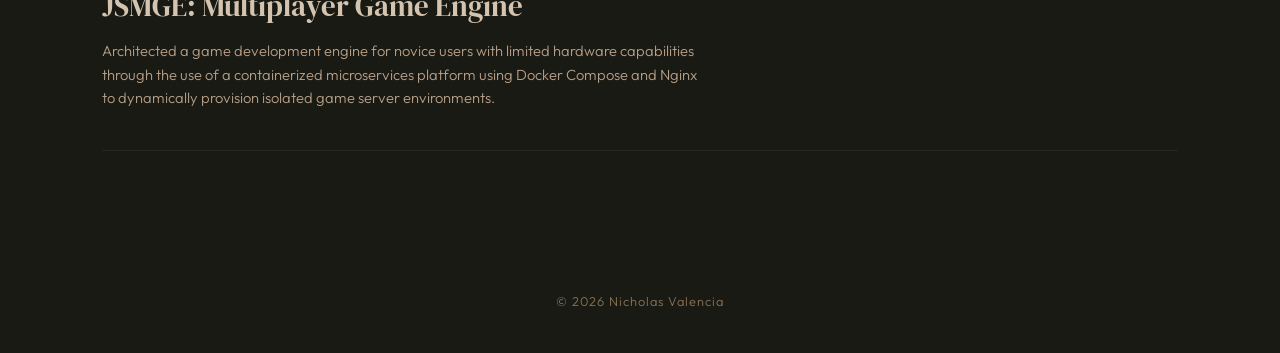
==== commit f2be6fc7: "Updated some text" ====
--- a/index.html
+++ b/index.html
@@ -106,7 +106,7 @@
                 <div>
                     <div class="project-tag">Hardware / R&D</div>
                     <div class="project-title">1999 Mustang Cobra Restoration & Track Build</div>
-                    <div class="project-desc">A multi-year restoration and performance optimization project focused on structural rigidity, drivetrain kinematics, and thermal management.</div>
+                    <div class="project-desc">A multi-year restoration and performance optimization project focused on structural rigidity, a suspension overhaul, and thermal management.</div>
                 </div>
                 <div class="project-arrow">→</div>
             </a>
@@ -114,7 +114,7 @@
                 <div>
                     <div class="project-tag">Full Stack / Infrastructure</div>
                     <div class="project-title">JSMGE: Multiplayer Game Engine</div>
-                    <div class="project-desc">Architected a containerized microservices platform using Docker Compose and Nginx to dynamically provision isolated game server environments.</div>
+                    <div class="project-desc">Architected a game development engine for novice users with limited hardware capabilities through the use of a containerized microservices platform using Docker Compose and Nginx to dynamically provision isolated game server environments.</div>
                 </div>
                 <div class="project-arrow">→</div>
             </a>
--- a/css/style.css
+++ b/css/style.css
@@ -162,12 +162,7 @@
     height: 100%;
     object-fit: cover;
     display: block;
-    
-    /* 1. Set the 'anchor' point to the right side where your face is */
     transform-origin: 58% 40%; 
-    
-    /* 2. Zoom in from that anchor point */
-    /* Increase this number (e.g., 2.5) to zoom in closer to your face */
     transform: scale(2.2); 
 }
 
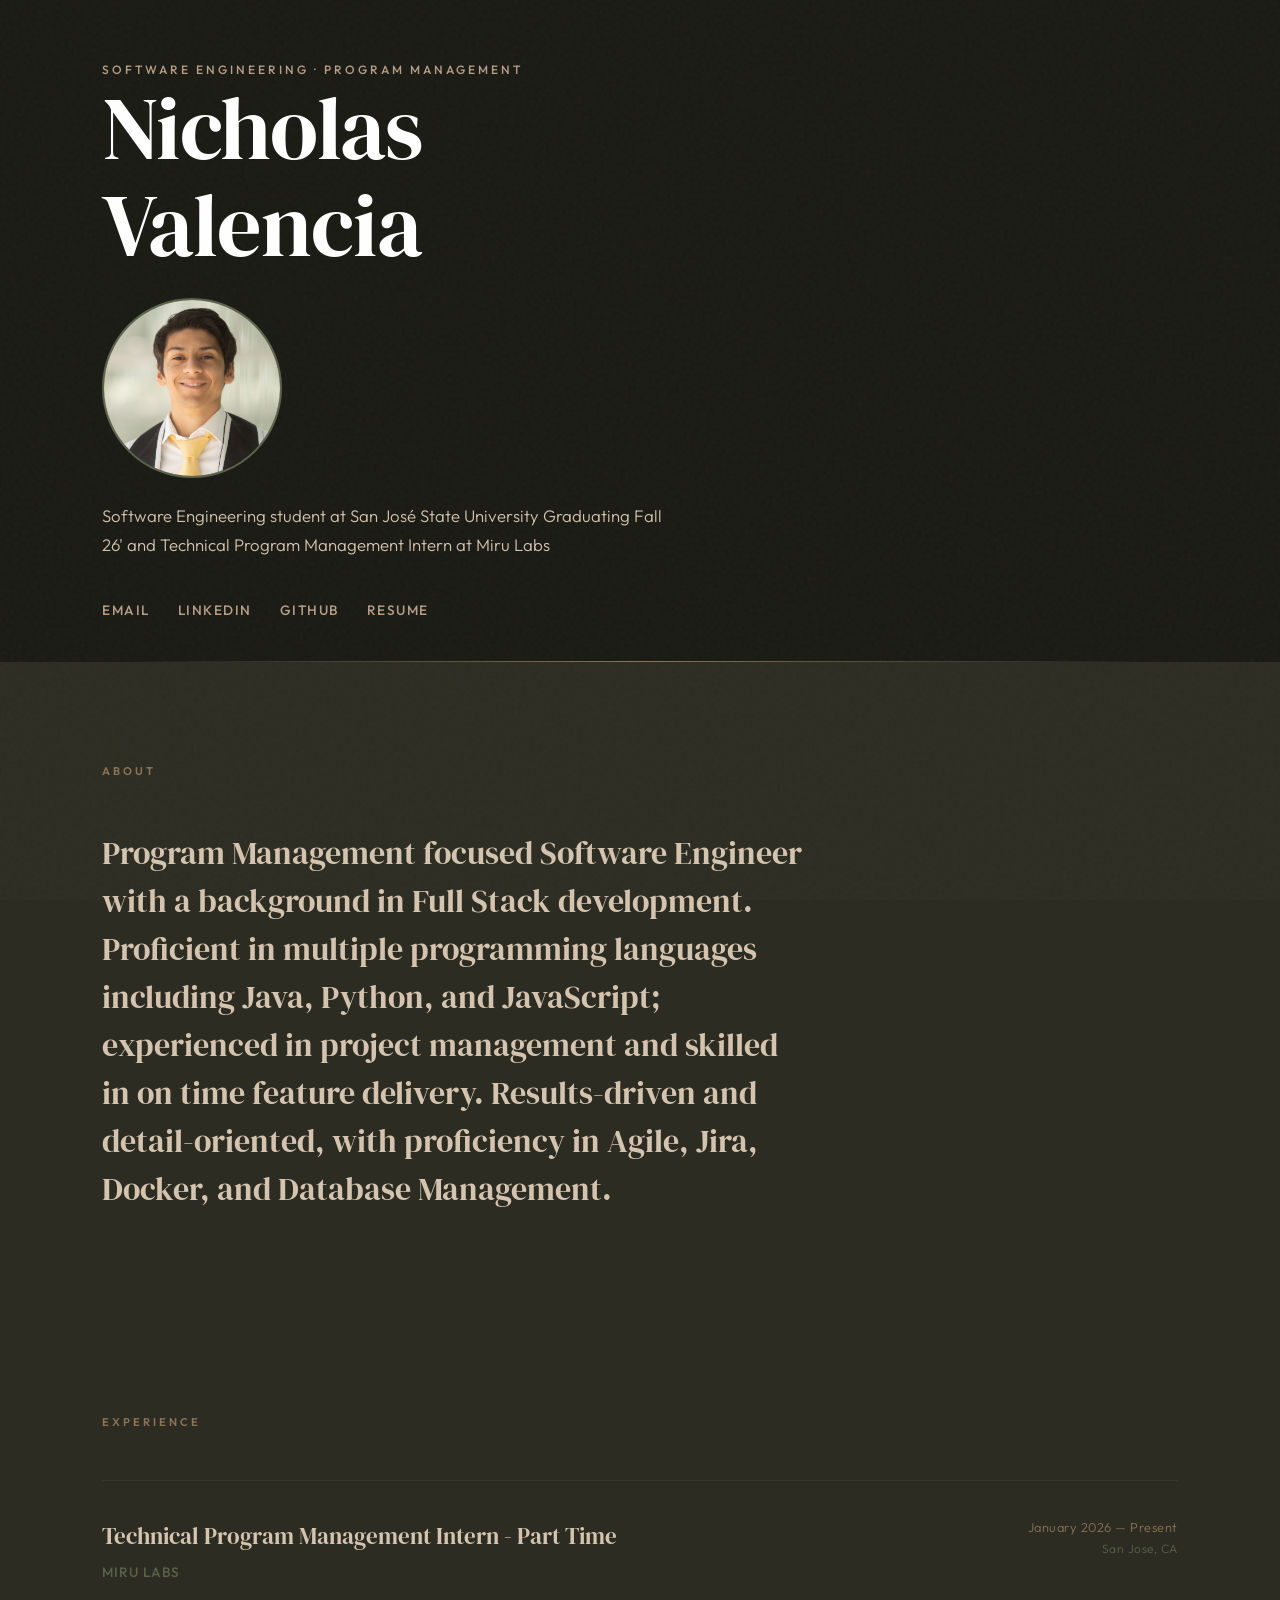
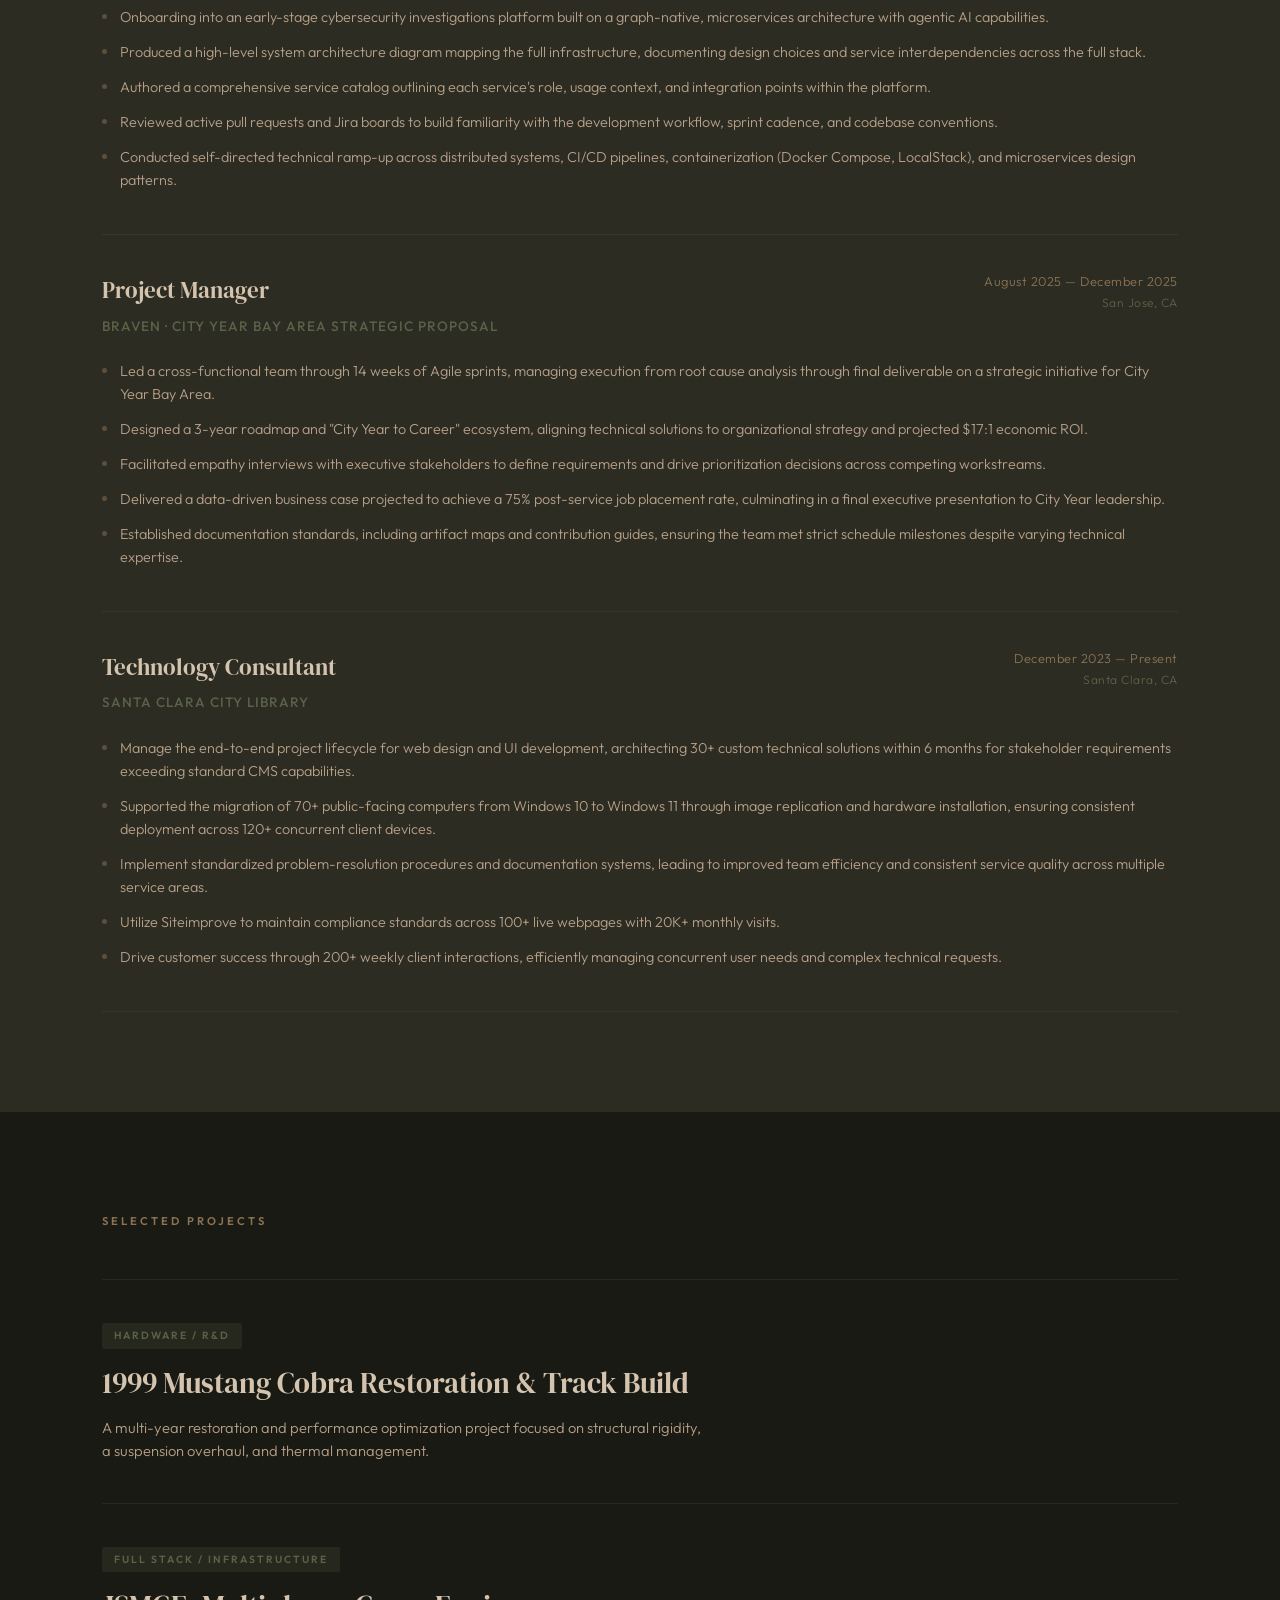
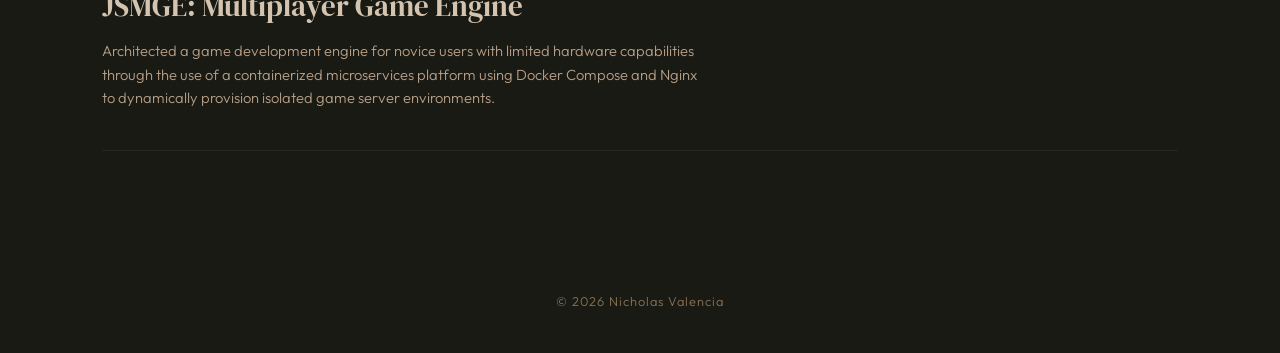
==== commit 4b700895: "Updated some text" ====
--- a/index.html
+++ b/index.html
@@ -28,7 +28,7 @@
 
     <section class="section about-section">
         <div class="section-label reveal">About</div>
-        <p class="about-text reveal">Program Management focused Software Engineer with a background in Full Stack development. Proficient in multiple programming languages including Java, Python, and JavaScript; experienced in project management and skilled in on time feature delivery. Results-driven and detail-oriented, with profeciency in Agile, Jira, Docker, and Database Management</p>
+        <p class="about-text reveal">Program Management focused Software Engineer with a background in Full Stack development. Proficient in multiple programming languages including Java, Python, and JavaScript; experienced in project management and skilled in on time feature delivery. Results-driven and detail-oriented, with proficiency in Agile, Jira, Docker, and Database Management.</p>
     </section>
 
     <section class="section experience-section">
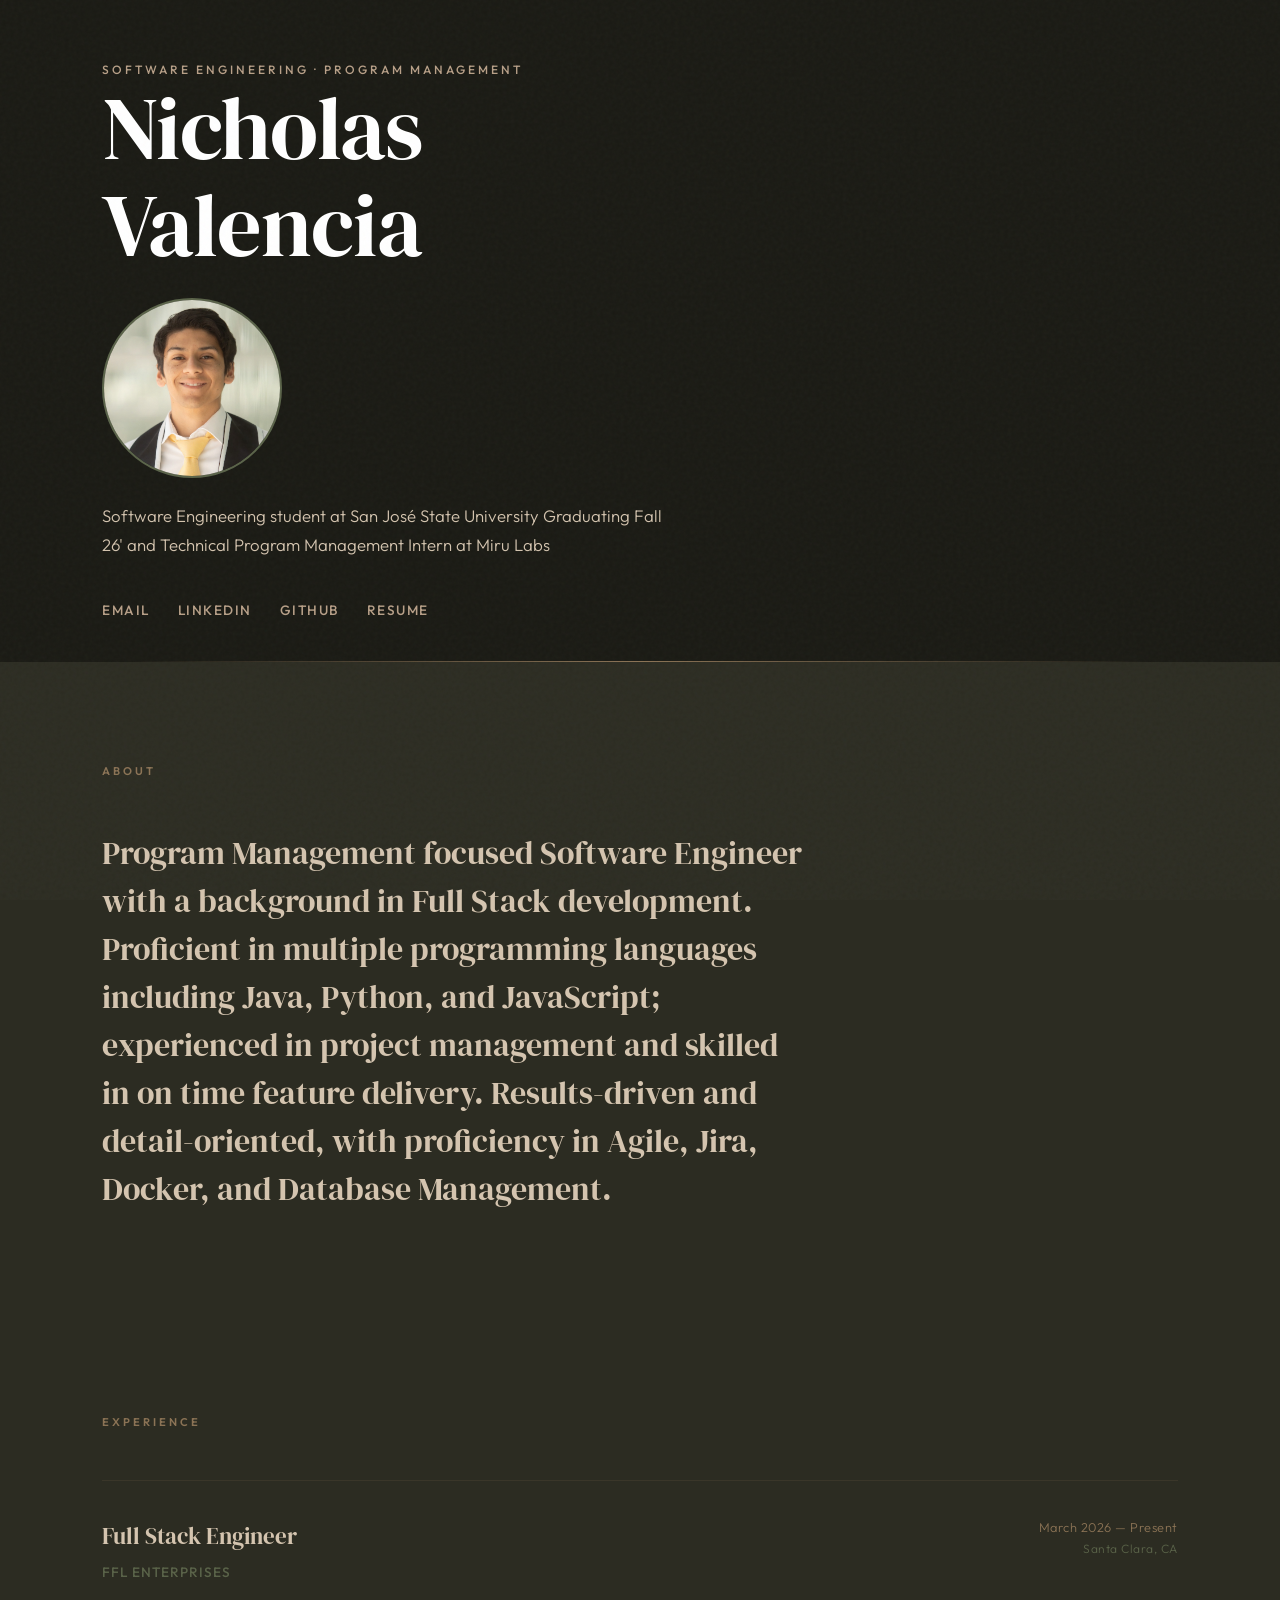
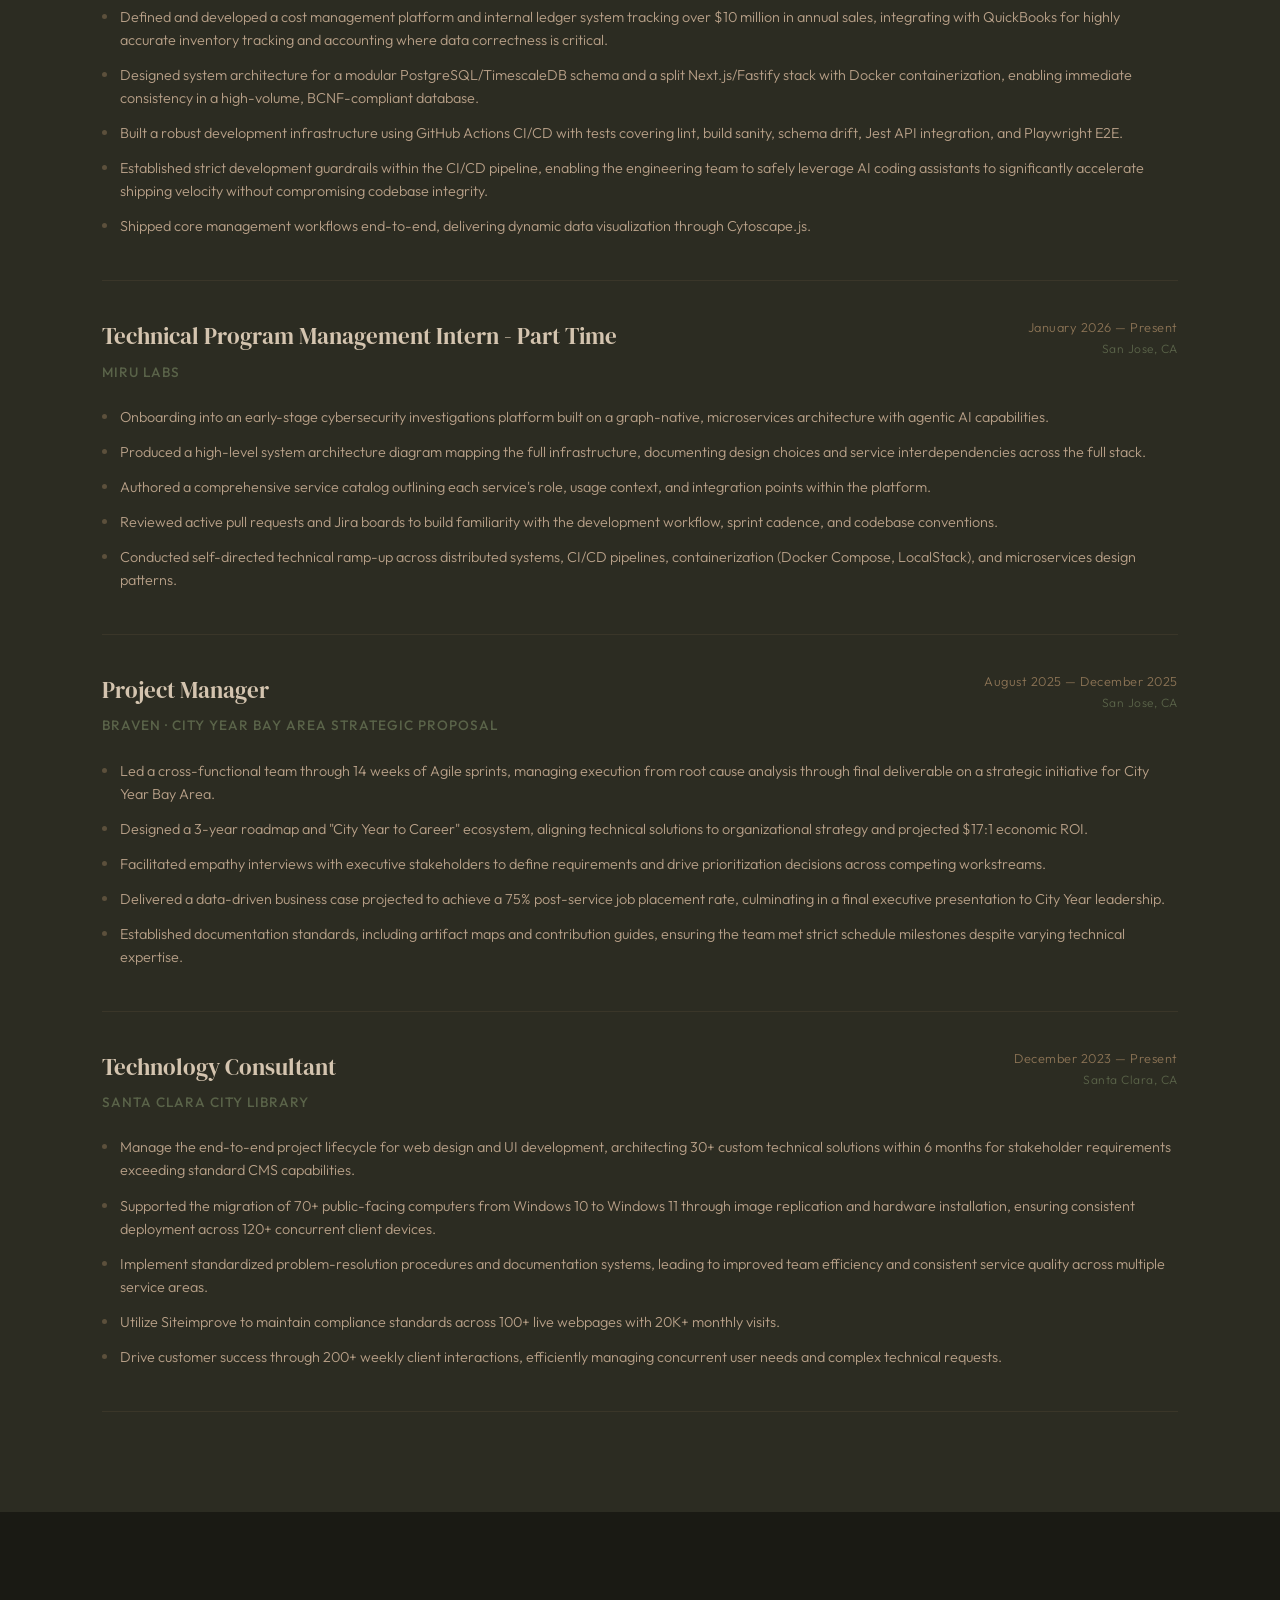
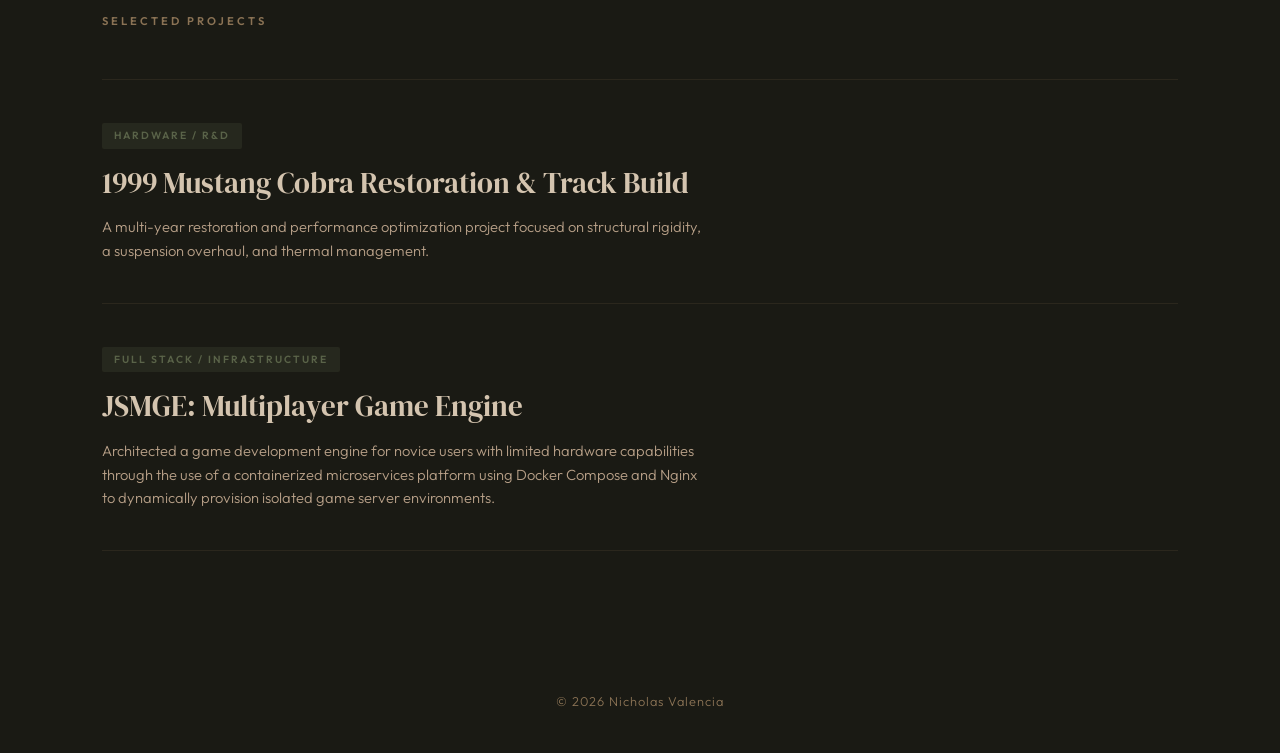
==== commit b7be47da: "Add FFL experience and replace resume with Mond-free PDF. Co-authored-by: Cursor <cursoragent@cursor" ====
--- a/index.html
+++ b/index.html
@@ -22,7 +22,7 @@
             <a href="mailto:NickDValen@gmail.com">Email</a>
             <a href="https://linkedin.com/in/nickdvalen" target="_blank">LinkedIn</a>
             <a href="https://github.com/GreenXDShadow" target="_blank">GitHub</a>
-            <a href="Nicholas Valencia - Resume.pdf" target="_blank">Resume</a>
+            <a href="Nicholas Valencia Resume.pdf" target="_blank">Resume</a>
         </div>
     </section>
 
@@ -34,6 +34,26 @@
     <section class="section experience-section">
         <div class="section-label reveal">Experience</div>
         <div class="experience-grid">
+
+            <div class="experience-item reveal">
+                <div class="experience-header">
+                    <div>
+                        <div class="experience-role">Full Stack Engineer</div>
+                        <div class="experience-company">FFL Enterprises</div>
+                    </div>
+                    <div class="experience-meta">
+                        <span class="experience-date">March 2026 — Present</span>
+                        <span class="experience-location">Santa Clara, CA</span>
+                    </div>
+                </div>
+                <ul class="experience-details">
+                    <li>Defined and developed a cost management platform and internal ledger system tracking over $10 million in annual sales, integrating with QuickBooks for highly accurate inventory tracking and accounting where data correctness is critical.</li>
+                    <li>Designed system architecture for a modular PostgreSQL/TimescaleDB schema and a split Next.js/Fastify stack with Docker containerization, enabling immediate consistency in a high-volume, BCNF-compliant database.</li>
+                    <li>Built a robust development infrastructure using GitHub Actions CI/CD with tests covering lint, build sanity, schema drift, Jest API integration, and Playwright E2E.</li>
+                    <li>Established strict development guardrails within the CI/CD pipeline, enabling the engineering team to safely leverage AI coding assistants to significantly accelerate shipping velocity without compromising codebase integrity.</li>
+                    <li>Shipped core management workflows end-to-end, delivering dynamic data visualization through Cytoscape.js.</li>
+                </ul>
+            </div>
 
             <div class="experience-item reveal">
                 <div class="experience-header">
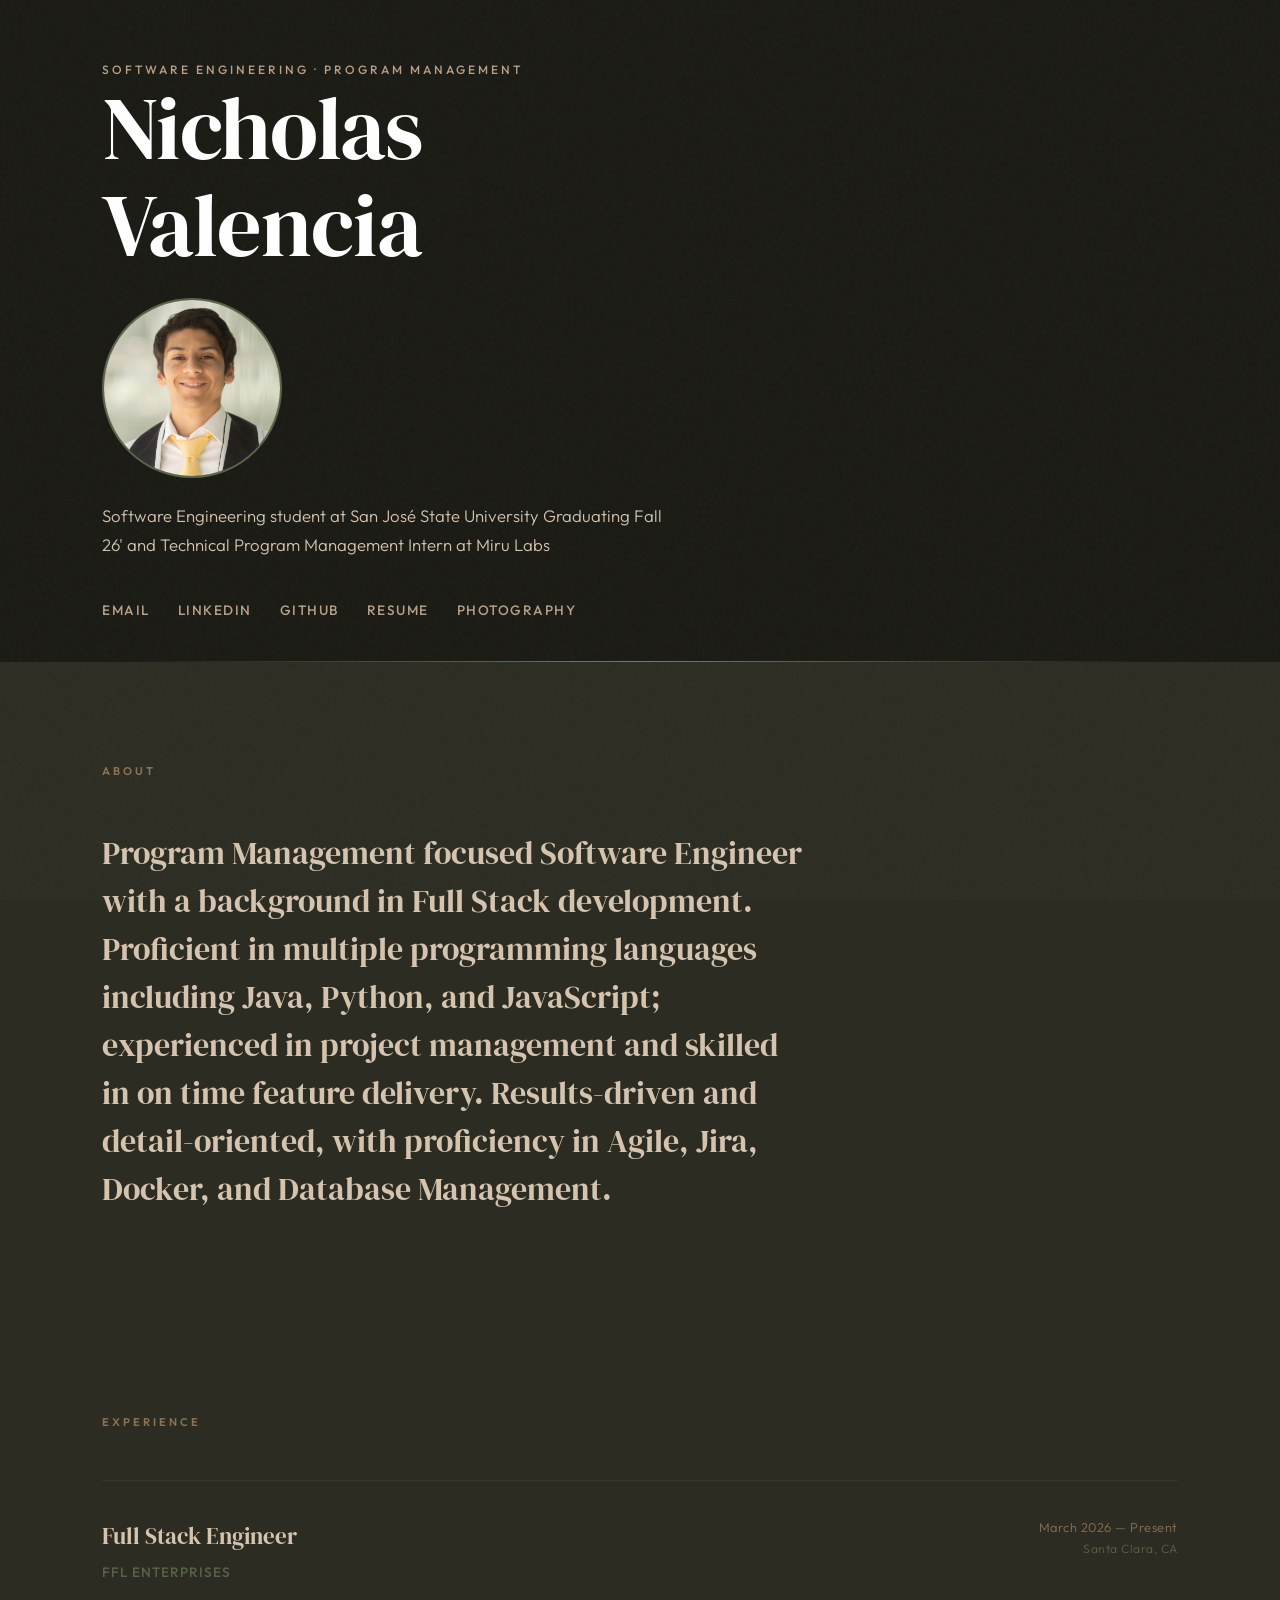
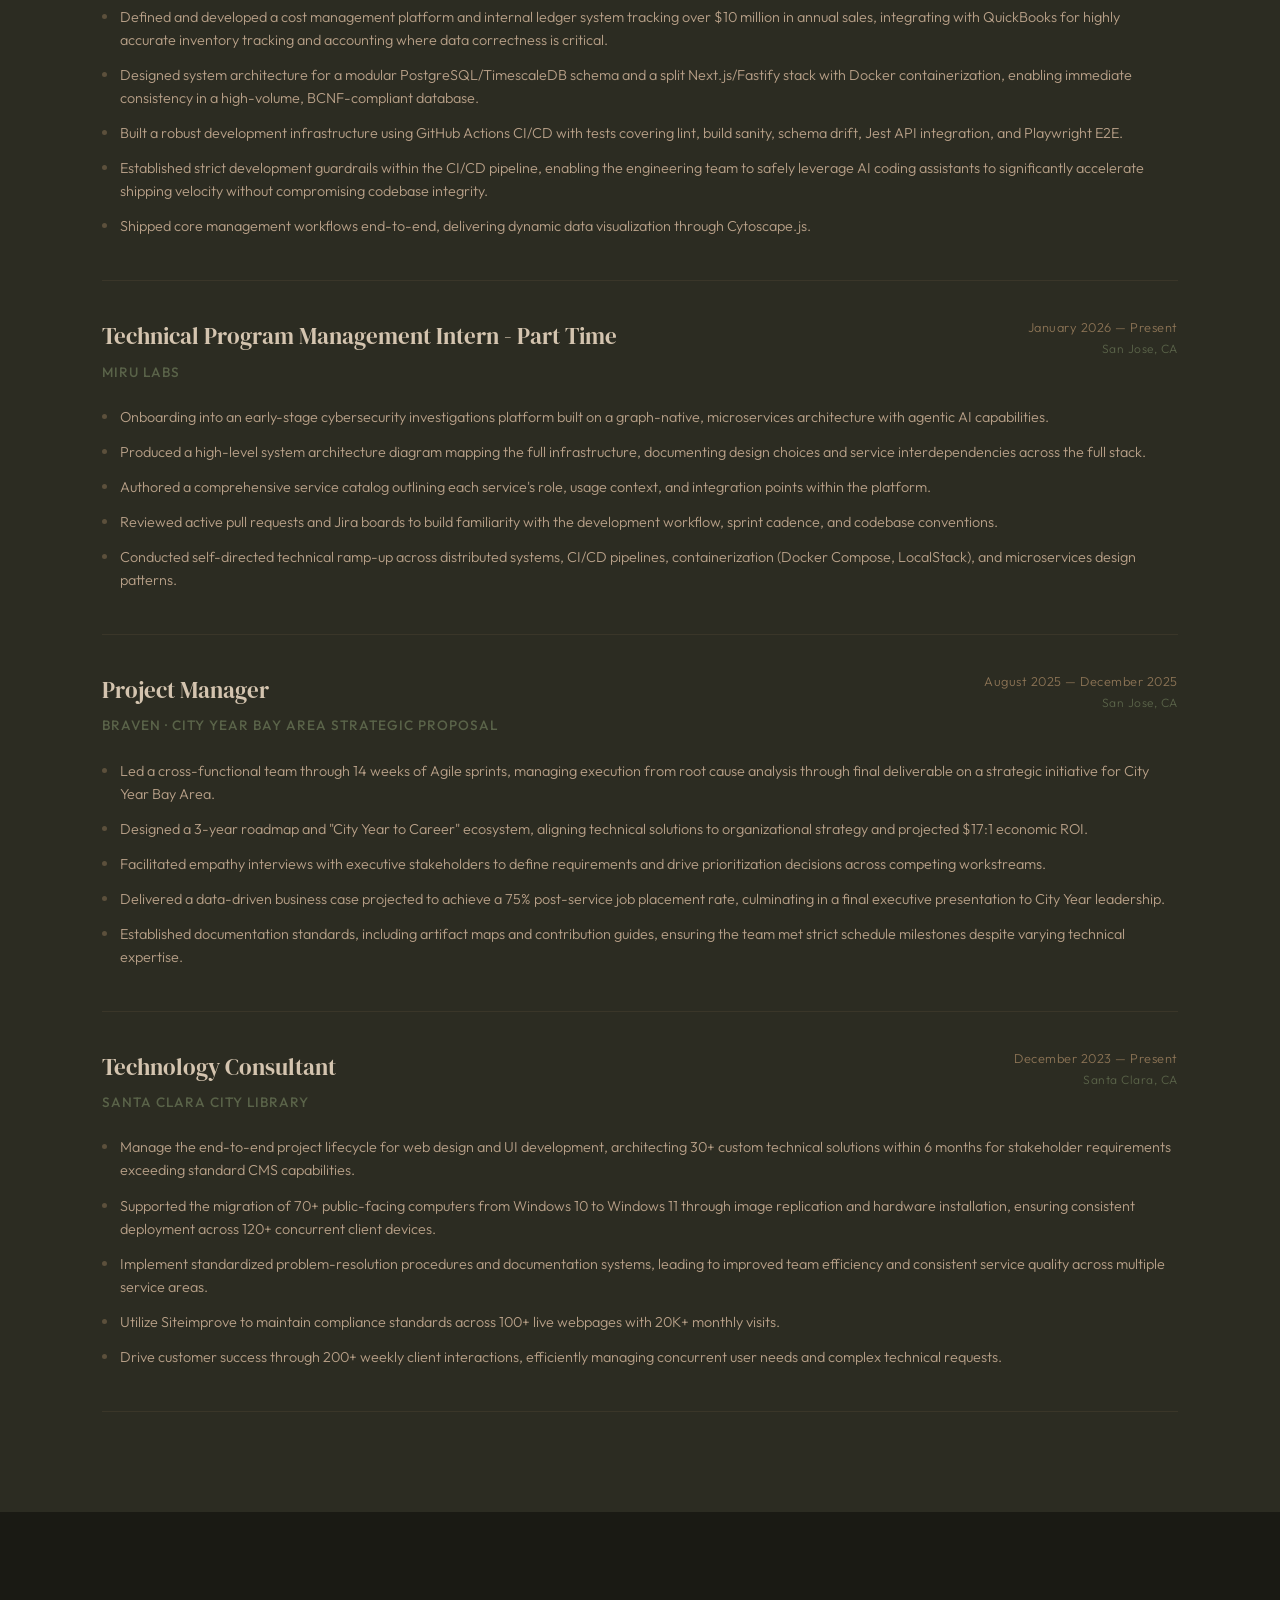
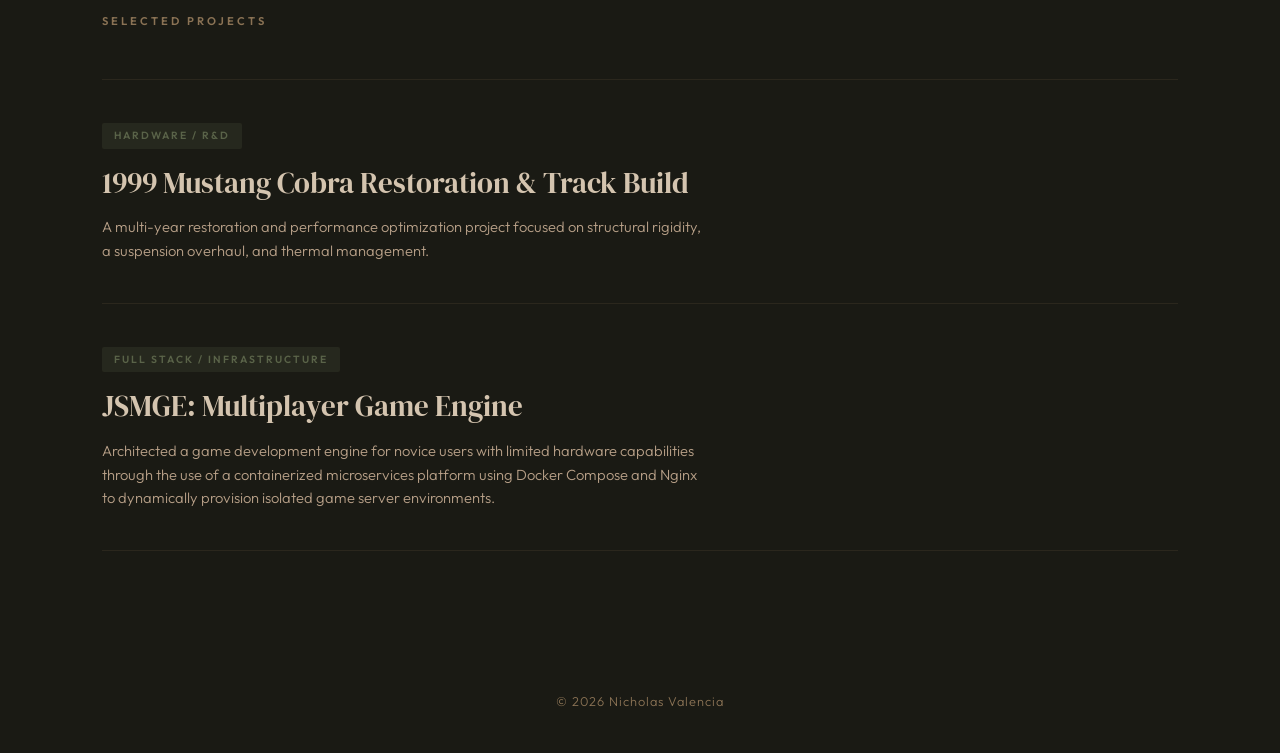
==== commit c63f574d: "Add photography portfolio with procedural album grids and lightbox. Co-authored-by: Cursor <cursorag" ====
--- a/index.html
+++ b/index.html
@@ -23,6 +23,7 @@
             <a href="https://linkedin.com/in/nickdvalen" target="_blank">LinkedIn</a>
             <a href="https://github.com/GreenXDShadow" target="_blank">GitHub</a>
             <a href="Nicholas Valencia Resume.pdf" target="_blank">Resume</a>
+            <a href="photography.html">Photography</a>
         </div>
     </section>
 
--- a/css/style.css
+++ b/css/style.css
@@ -15,6 +15,8 @@
     --white: #f5f0eb;
     --white-pure: #ffffff;
     --accent: #a68b6b;
+    /* Portraiture lightbox titles: 0 = hidden, 1 = shown */
+    --portraiture-show-titles: 0;
 }
 
 html { scroll-behavior: smooth; }
@@ -618,6 +620,335 @@
 
 
 /* ==========================================
+   PHOTOGRAPHY PAGE
+   ========================================== */
+
+.photo-hero {
+    min-height: 40vh;
+    padding-top: 80px;
+}
+
+.photo-content {
+    padding: 60px clamp(30px, 8vw, 120px) 100px;
+}
+
+.albums {
+    display: flex;
+    flex-direction: column;
+    gap: 0;
+}
+
+.album-row {
+    display: flex;
+    flex-wrap: nowrap;
+    gap: 16px;
+    align-items: flex-start;
+    justify-content: center;
+    width: 90vw;
+    max-width: 90vw;
+    margin-left: calc(50% - 45vw);
+    margin-right: calc(50% - 45vw);
+}
+
+.album {
+    display: flex;
+    flex-direction: column;
+    align-items: center;
+    text-align: center;
+    flex: 0 0 auto;
+    min-width: 0;
+}
+
+.album-cover {
+    width: auto;
+    max-width: 100%;
+    padding: 0;
+    border: none;
+    background: none;
+    cursor: pointer;
+    display: block;
+}
+
+.album-cover:focus-visible {
+    outline: 2px solid var(--accent);
+    outline-offset: 4px;
+}
+
+.album-cover-img {
+    display: block;
+    height: clamp(200px, 32vw, 520px);
+    width: auto;
+    max-width: 100%;
+    object-fit: contain;
+    transition: opacity 0.3s ease;
+}
+
+.album-cover:hover .album-cover-img {
+    opacity: 0.85;
+}
+
+.photo-placeholder {
+    display: block;
+    width: 100%;
+    aspect-ratio: 4 / 5;
+    background: transparent;
+    border: 1px solid var(--accent);
+    box-sizing: border-box;
+}
+
+.album-cover-placeholder {
+    transition: border-color 0.3s ease, opacity 0.3s ease;
+}
+
+.album-cover:hover .album-cover-placeholder {
+    border-color: var(--earth-sand);
+}
+
+.album.is-open .album-cover-placeholder {
+    border-color: var(--earth-sand);
+}
+
+.album-name {
+    font-family: 'Outfit', sans-serif;
+    font-size: 0.75rem;
+    font-weight: 500;
+    letter-spacing: 2px;
+    text-transform: uppercase;
+    color: var(--earth-sand);
+    margin-top: 16px;
+    transition: opacity 0.35s ease;
+}
+
+.album.is-open .album-name {
+    opacity: 0;
+    pointer-events: none;
+}
+
+.album-panels {
+    position: relative;
+    margin-top: 40px;
+}
+
+.album-grid {
+    display: flex;
+    flex-wrap: wrap;
+    align-items: flex-start;
+    gap: 8px;
+    max-height: 0;
+    opacity: 0;
+    overflow: hidden;
+    pointer-events: none;
+    transition: max-height 0.7s ease, opacity 0.4s ease;
+}
+
+.album-grid.is-open {
+    max-height: 8000px;
+    opacity: 1;
+    pointer-events: auto;
+}
+
+.album-grid .photo-placeholder {
+    flex: 1 1 140px;
+    max-width: 220px;
+    height: clamp(140px, 18vw, 220px);
+    width: auto;
+    aspect-ratio: 1;
+    opacity: 0;
+    transform: translateY(16px);
+    transition: opacity 0.4s ease, transform 0.4s ease;
+}
+
+.album-grid.is-open .photo-placeholder {
+    opacity: 1;
+    transform: translateY(0);
+}
+
+.album-grid.is-open .photo-placeholder:nth-child(1) { transition-delay: 0.05s; }
+.album-grid.is-open .photo-placeholder:nth-child(2) { transition-delay: 0.1s; }
+.album-grid.is-open .photo-placeholder:nth-child(3) { transition-delay: 0.15s; }
+.album-grid.is-open .photo-placeholder:nth-child(4) { transition-delay: 0.2s; }
+.album-grid.is-open .photo-placeholder:nth-child(5) { transition-delay: 0.25s; }
+.album-grid.is-open .photo-placeholder:nth-child(6) { transition-delay: 0.3s; }
+
+.photo-item {
+    display: block;
+    padding: 0;
+    border: none;
+    background: none;
+    cursor: pointer;
+    overflow: hidden;
+    height: 200px;
+    width: auto;
+    flex: 0 0 auto;
+    opacity: 0;
+    transform: translateY(16px);
+    transition: opacity 0.4s ease, transform 0.4s ease;
+}
+
+.album-grid.is-open .photo-item {
+    opacity: 1;
+    transform: translateY(0);
+}
+
+.album-grid.is-open .photo-item:nth-child(1) { transition-delay: 0.04s; }
+.album-grid.is-open .photo-item:nth-child(2) { transition-delay: 0.08s; }
+.album-grid.is-open .photo-item:nth-child(3) { transition-delay: 0.12s; }
+.album-grid.is-open .photo-item:nth-child(4) { transition-delay: 0.16s; }
+.album-grid.is-open .photo-item:nth-child(5) { transition-delay: 0.2s; }
+.album-grid.is-open .photo-item:nth-child(6) { transition-delay: 0.24s; }
+.album-grid.is-open .photo-item:nth-child(n+7) { transition-delay: 0.28s; }
+
+.photo-item img {
+    display: block;
+    width: 100%;
+    height: 100%;
+    max-width: none;
+    object-fit: cover;
+    transition: filter 0.3s ease;
+}
+
+body:not(.lightbox-open) .photo-item:hover img {
+    filter: brightness(0.65);
+}
+
+.photo-item:focus-visible {
+    outline: 2px solid var(--accent);
+    outline-offset: 3px;
+}
+
+
+/* ==========================================
+   LIGHTBOX
+   ========================================== */
+
+.lightbox {
+    position: fixed;
+    inset: 0;
+    z-index: 1000;
+    display: flex;
+    align-items: center;
+    justify-content: center;
+    padding: 24px 64px;
+    opacity: 0;
+    visibility: hidden;
+    pointer-events: none;
+    transition: opacity 0.35s ease, visibility 0.35s ease;
+}
+
+.lightbox.is-open {
+    opacity: 1;
+    visibility: visible;
+    pointer-events: auto;
+}
+
+.lightbox-backdrop {
+    position: absolute;
+    inset: 0;
+    background: rgba(10, 10, 8, 0.82);
+    cursor: pointer;
+}
+
+.lightbox-stage {
+    position: relative;
+    z-index: 1;
+    display: flex;
+    flex-direction: column;
+    align-items: center;
+    max-width: 90vw;
+    max-height: 90vh;
+}
+
+.lightbox-img {
+    display: block;
+    max-width: 90vw;
+    max-height: calc(90vh - 48px);
+    width: auto;
+    height: auto;
+    object-fit: contain;
+    transform: scale(0.92);
+    opacity: 0;
+    transition: transform 0.4s ease, opacity 0.35s ease;
+}
+
+.lightbox.is-open .lightbox-img {
+    transform: scale(1);
+    opacity: 1;
+}
+
+.lightbox-img.is-swapping {
+    opacity: 0;
+    transform: scale(0.96);
+    transition: transform 0.2s ease, opacity 0.2s ease;
+}
+
+.lightbox-caption {
+    font-family: 'Outfit', sans-serif;
+    font-size: 0.75rem;
+    font-weight: 500;
+    letter-spacing: 2px;
+    text-transform: uppercase;
+    color: var(--earth-sand);
+    margin-top: 16px;
+    text-align: center;
+    opacity: 0;
+    transition: opacity 0.35s ease 0.1s;
+}
+
+.lightbox.is-open .lightbox-caption {
+    opacity: 1;
+}
+
+.lightbox.is-open[data-album="portraiture"] .lightbox-caption {
+    opacity: var(--portraiture-show-titles);
+}
+
+.lightbox-nav {
+    position: absolute;
+    top: 50%;
+    transform: translateY(-50%);
+    z-index: 2;
+    background: none;
+    border: none;
+    color: var(--earth-sand);
+    font-size: 1.75rem;
+    cursor: pointer;
+    padding: 12px 16px;
+    transition: color 0.3s ease;
+    line-height: 1;
+}
+
+.lightbox-nav:hover {
+    color: var(--white-pure);
+}
+
+.lightbox-prev { left: 8px; }
+.lightbox-next { right: 8px; }
+
+.lightbox-close {
+    position: absolute;
+    top: 16px;
+    right: 20px;
+    z-index: 2;
+    background: none;
+    border: none;
+    color: var(--earth-sand);
+    font-size: 1.75rem;
+    cursor: pointer;
+    padding: 8px 12px;
+    line-height: 1;
+    transition: color 0.3s ease;
+}
+
+.lightbox-close:hover {
+    color: var(--white-pure);
+}
+
+body.lightbox-open {
+    overflow: hidden;
+}
+
+
+/* ==========================================
    RESPONSIVE
    ========================================== */
 
@@ -630,4 +961,37 @@
     .project-hero { min-height: 50vh; padding: 0 24px 40px; }
     .content { padding: 40px 24px; }
     .back-nav { padding: 16px 24px; }
+
+    .photo-content { padding: 40px 24px 80px; }
+    .album-row {
+        flex-direction: column;
+        flex-wrap: wrap;
+        align-items: center;
+        gap: 36px;
+        width: min(90vw, 280px);
+        max-width: min(90vw, 280px);
+        margin-left: auto;
+        margin-right: auto;
+    }
+
+    .album-cover {
+        width: 100%;
+    }
+
+    .album-cover-img {
+        height: auto;
+        width: 100%;
+    }
+
+    .lightbox {
+        padding: 48px 40px 24px;
+    }
+
+    .lightbox-nav {
+        font-size: 1.4rem;
+        padding: 8px 10px;
+    }
+
+    .lightbox-prev { left: 0; }
+    .lightbox-next { right: 0; }
 }
